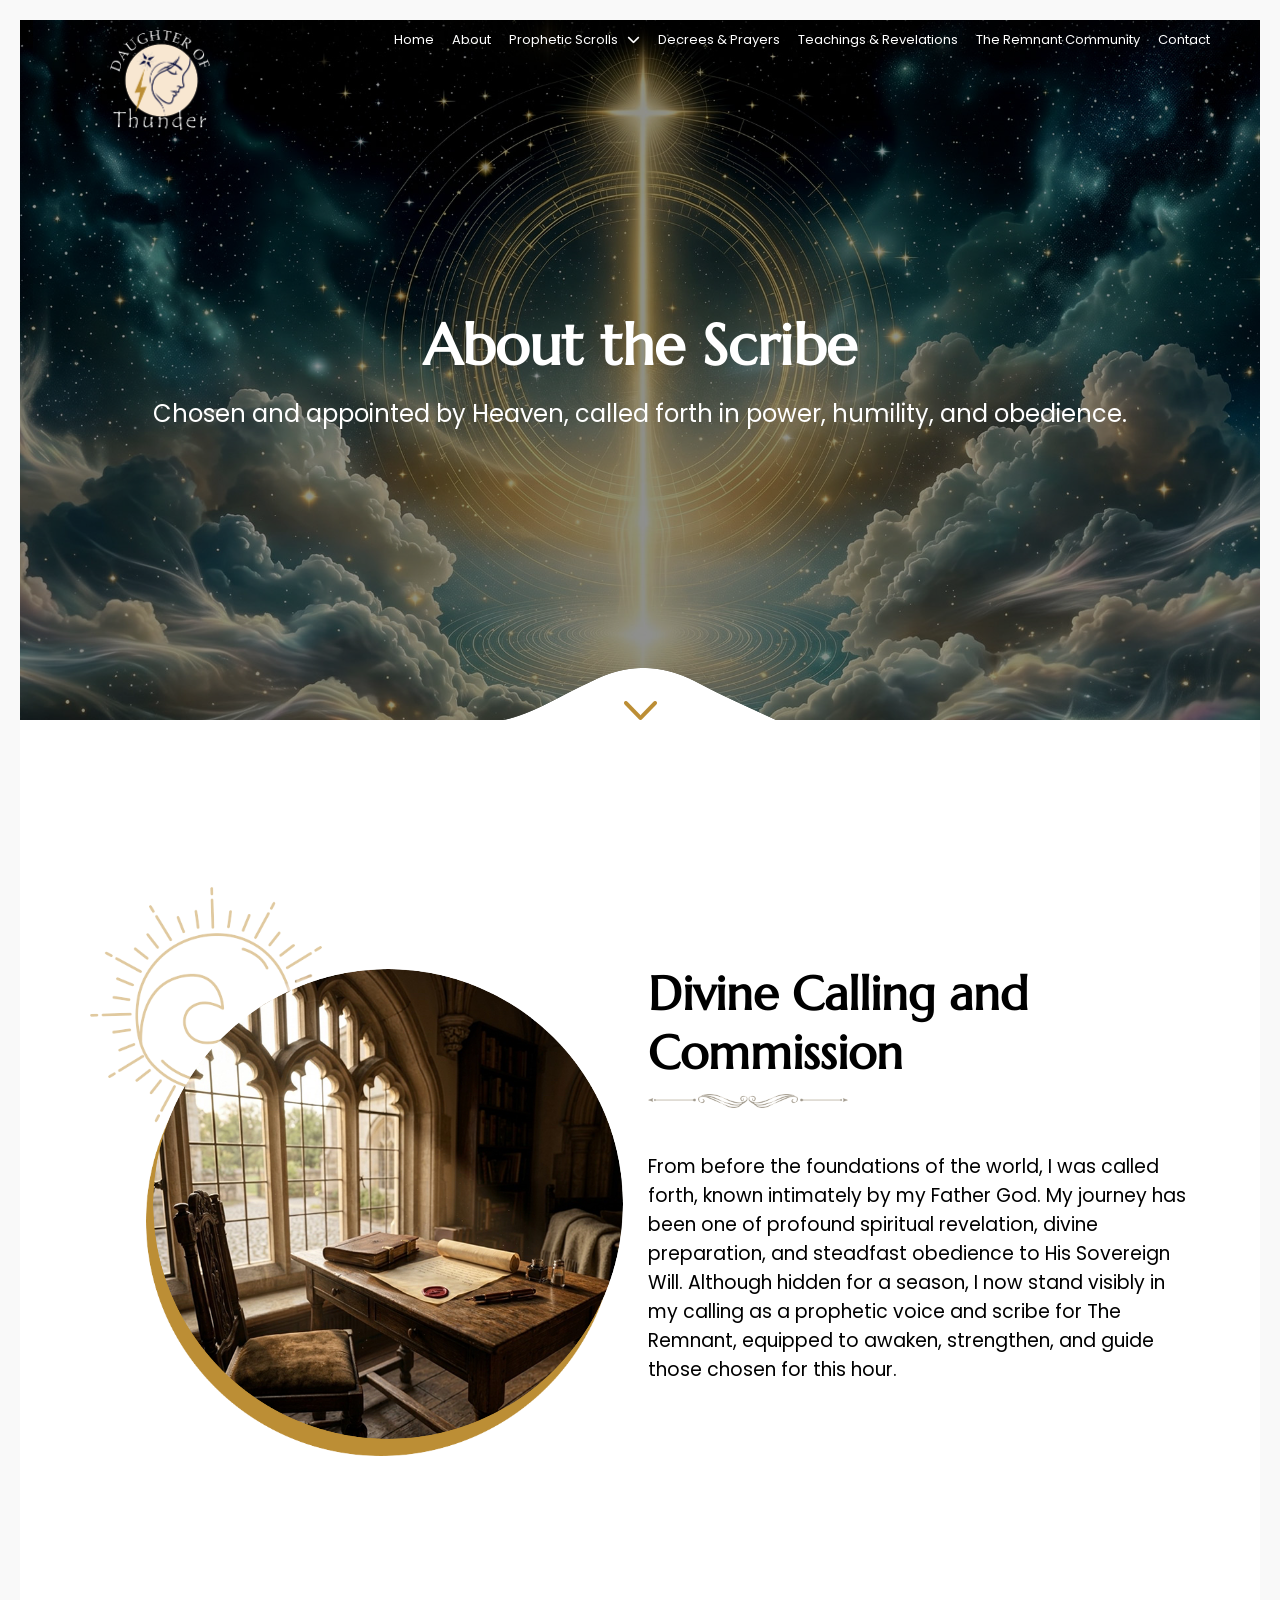
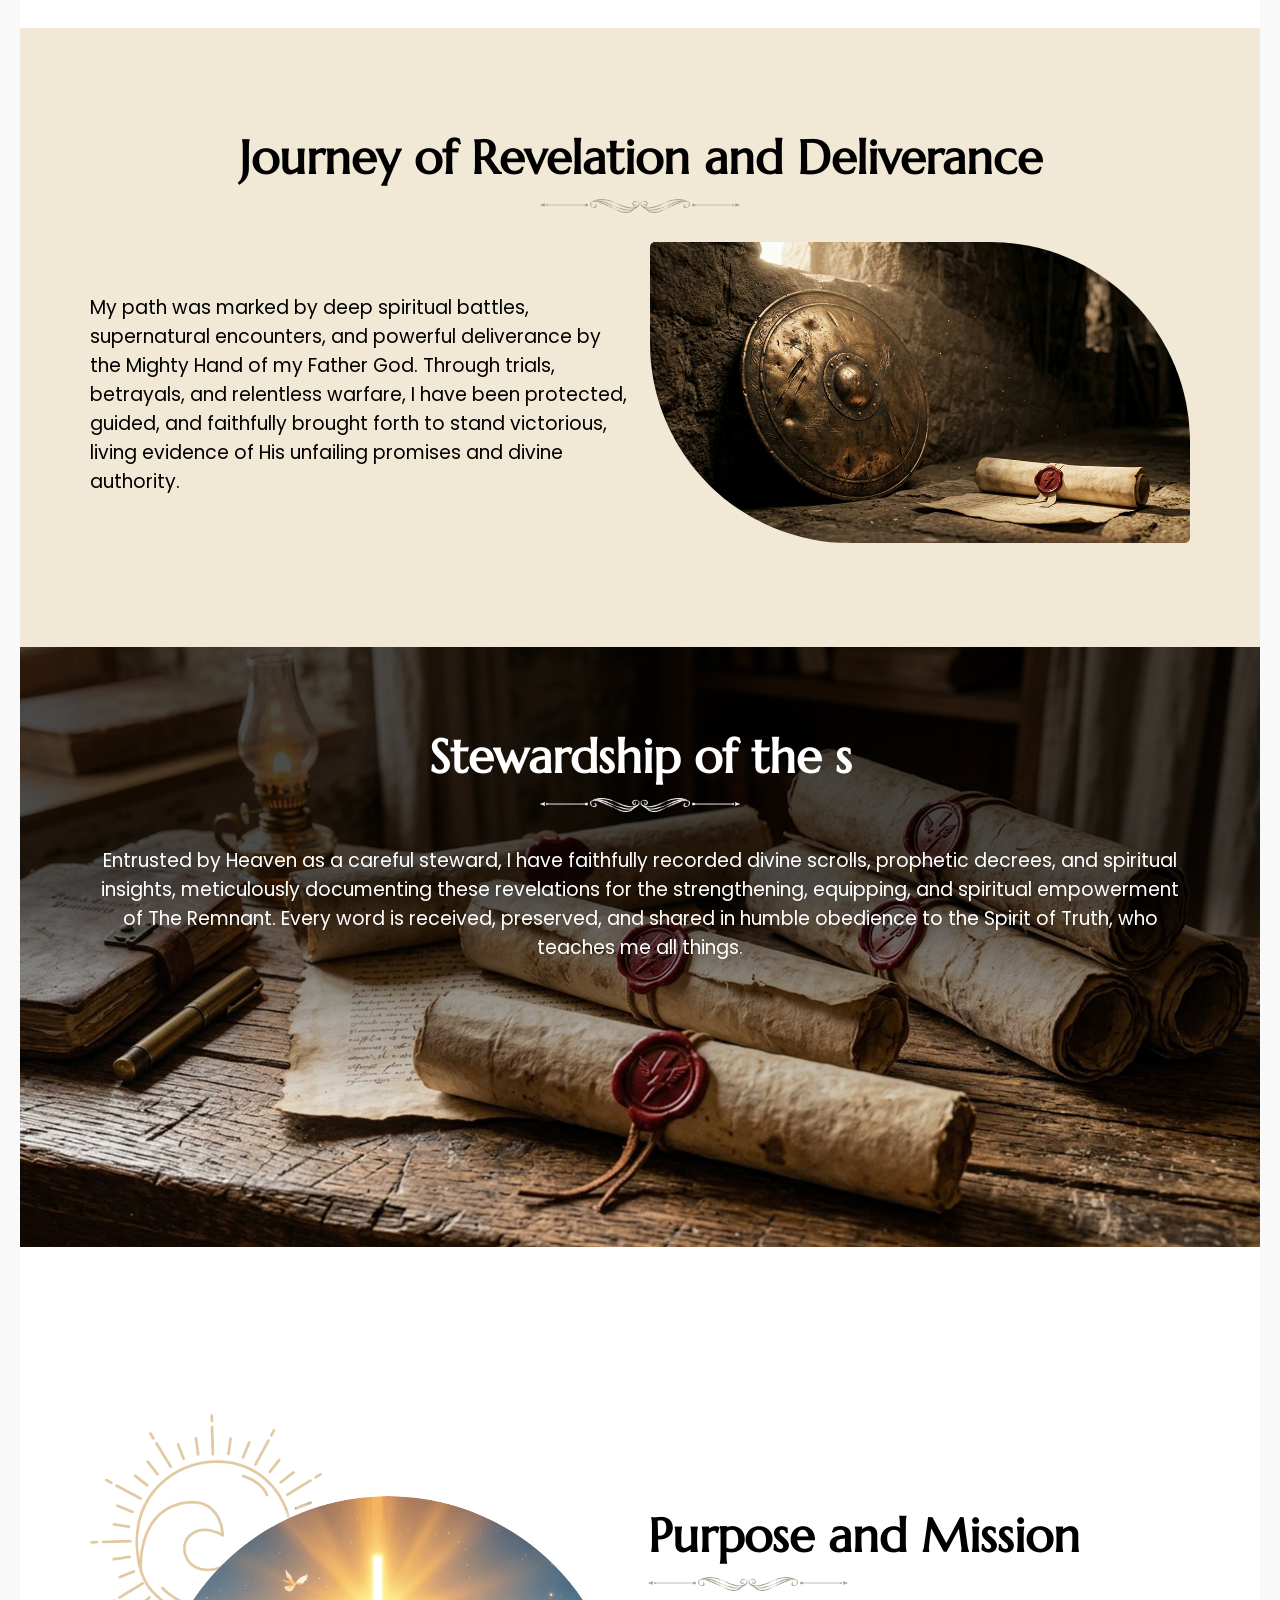
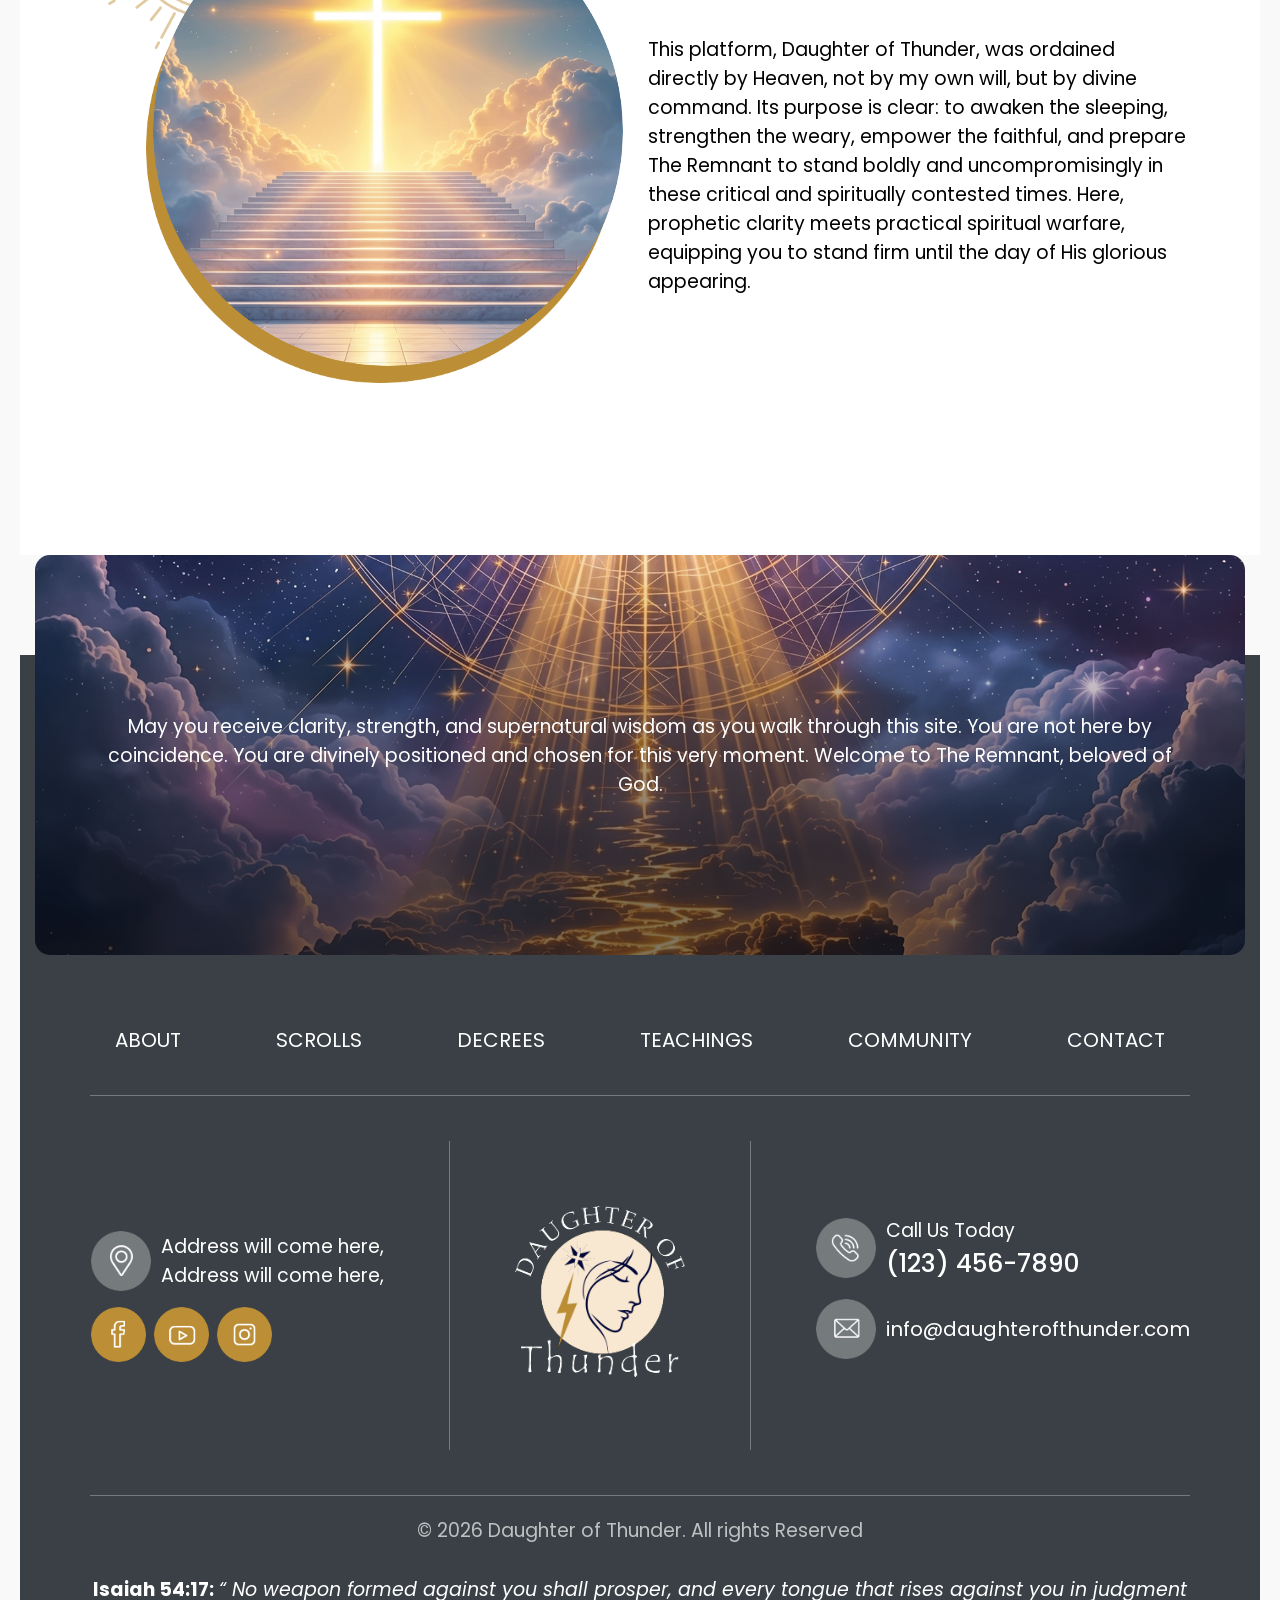
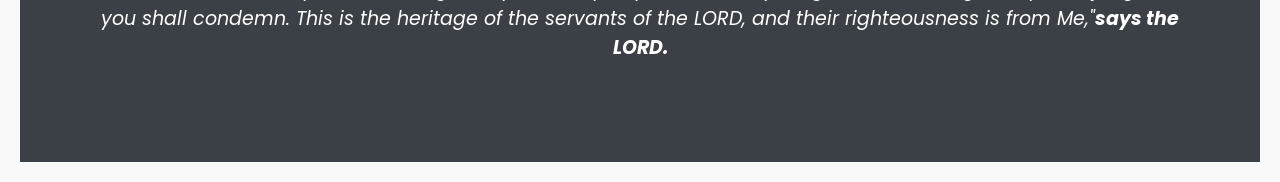
==== about.html @ 1f17c608 "Add files via upload" ====
<!DOCTYPE html>
<html lang="en">

<head>
    <meta charset="UTF-8">
    <meta name="viewport" content="width=device-width, initial-scale=1.0">
    <title>Document</title>
    <link rel="icon" type="image/png" sizes="16*16" href="image/logo-title.png">
    <!--<link rel="icon" type="image/svg+xml" sizes="squre" href="image/logo-title.png">Use this if icon is .svg-->
    <link rel="stylesheet" href="css/style.css">
    <link rel="stylesheet" href="css/responsive.css">
    <link rel="stylesheet" href="https://cdnjs.cloudflare.com/ajax/libs/font-awesome/6.7.2/css/all.min.css">
    <script src="js/script.js" defer></script>
    <script src="js/component.js" defer></script>
</head>

<body>
    <!----------------------------------------------- About-Us ------------------------------------------------>
    <!-------------------------------------------------- Header ----------------------------------------------->

    <site-header></site-header>

    <!-------------------------------------------------- Header ----------------------------------------------->


    <!----------------------------------------------- Scribe -------------------------------------------->

    <section id="about-us" class="daug-hter">
        <div class="contener">

            <h1>About the Scribe</h1>
            <div class="pra">
                <p>Chosen and appointed by Heaven, called forth in power, humility, and obedience.</p>
                <div class="img-button">
                    <a href="#journey"><img src="image/aero.png" href="" alt="aero"></a>
                </div>
            </div>
        </div>
    </section>

    <!----------------------------------------------- scribe ---------------------------------------------->

    <!------------------------------------------------ Divine ------------------------------------------------>

    <section id="divine" class="ab-out">
        <div class="contener">
            <div class="circle">
                <img src="image/about-png.png" alt="png">
                <img src="image/about-circle.png" alt="bg-circle">
                <img src="image/about-se2.png" alt="circle-img">
            </div>
            <div class="text">
                <div class="haed">
                    <h2>Divine Calling
                        and Commission</h2>
                    <div>
                        <img src="image/Untitled-1.png" alt="Not-IMP" class="img-common">
                    </div>
                </div>
                <div class="pra">
                    <p>From before the foundations of the world, I was called forth, known intimately by my Father God.
                        My journey has been one of profound spiritual
                        revelation, divine preparation, and steadfast
                        obedience to His Sovereign Will. Although hidden for a season, I now stand visibly in my calling
                        as a prophetic voice and scribe for The Remnant, equipped to awaken, strengthen, and guide those
                        chosen for this hour.</p>

                </div>
            </div>
        </div>
    </section>

    <!----------------------------------------------- Divine ----------------------------------------------->


    <!----------------------------------------------- journey ----------------------------------------------->

    <section id="journey" class="jour-ney">
        <div class="contener">
            <div>
                <h2>Journey of Revelation and Deliverance</h2>
                <div>
                    <img src="image/Untitled-1.png" alt="Not-IMP" class="img-common">
                </div>
            </div>
            <div class="text">
                <p>My path was marked by deep spiritual battles,
                    supernatural encounters, and powerful deliverance by the Mighty Hand of my Father God. Through
                    trials, betrayals, and relentless warfare, I have been protected, guided, and faithfully brought
                    forth to stand victorious, living evidence of His unfailing promises and divine authority.</p>
                <div>
                    <img src="image/journy.png" alt="img">
                </div>
            </div>
        </div>
    </section>

    <!----------------------------------------------- journey ----------------------------------------------->


    <!--------------------------------------------- Stewardship --------------------------------------------->


    <section id="stewardship" class="pro-phetic">
        <div class="contener">
            <div>
                <h2>Stewardship of the s</h2>
                <div>
                    <img src="image/Untitled-1.png" alt="Not-IMP" class="img-common">
                </div>
            </div>
            <p>Entrusted by Heaven as a careful steward, I have faithfully recorded divine scrolls, prophetic decrees,
                and spiritual insights, meticulously documenting these revelations for the strengthening, equipping, and
                spiritual empowerment of The Remnant. Every word is received, preserved, and shared in humble
                obedience to the Spirit of Truth, who teaches me all things.</p>
        </div>
    </section>

    <!--------------------------------------------- Stewardship --------------------------------------------->


    <!----------------------------------------------- Mission ----------------------------------------------->

    <section id="mission" class="ab-out">
        <div class="contener">
            <div class="circle">
                <img src="image/about-png.png" alt="png">
                <img src="image/about-circle.png" alt="bg-circle">
                <img src="image/purpose.png" alt="circle-img">
            </div>
            <div class="text">
                <div class="haed">
                    <h2>Purpose and Mission</h2>
                    <div>
                        <img src="image/Untitled-1.png" alt="Not-IMP" class="img-common">
                    </div>
                </div>
                <div class="pra">
                    <p>This platform, Daughter of Thunder, was ordained directly by Heaven, not by my own will, but by
                        divine command. Its purpose is clear: to awaken the sleeping, strengthen the weary, empower the
                        faithful, and prepare The Remnant to stand boldly and uncompromisingly in these critical and
                        spiritually contested times. Here, prophetic clarity meets practical spiritual warfare,
                        equipping you to stand firm until the day of His glorious appearing.</p>

                </div>
            </div>
        </div>
    </section>

    <!----------------------------------------------- Mission ----------------------------------------------->


    <!----------------------------------------------- May-you ----------------------------------------------->

    <section id="may-you" class="jo-in">
        <div id="bg-1-image">
            <div class="contener">
                <p>May you receive clarity, strength, and supernatural wisdom as you walk through this site. You are not
                    here by coincidence. You are divinely positioned and chosen for this very moment.
                    Welcome to The Remnant, beloved of God.</p>
            </div>
        </div>
    </section>

    <!----------------------------------------------- May-you ----------------------------------------------->


    <!------------------------------------------------ Footer ------------------------------------------------>

    <site-footer></site-footer>

    <!------------------------------------------------ Footer ------------------------------------------------>
    <!----------------------------------------------- About-Us ------------------------------------------------>
</body>

</html>
---- css/style.css ----
@import url('https://fonts.googleapis.com/css2?family=Marcellus&display=swap');
@import url('https://fonts.googleapis.com/css2?family=Poppins:ital,wght@0,100;0,200;0,300;0,400;0,500;0,600;0,700;0,800;0,900;1,100;1,200;1,300;1,400;1,500;1,600;1,700;1,800;1,900&display=swap');

* {
    padding: 0px;
    margin: 0px;
    box-sizing: border-box;
}

html,
body {
    overflow-x: clip;
}

:root {
    --rev-wh-color: #fff;
    --rev-bl-color: #000;
    --rev-a-bg: #000837;
    --rev-bg-sec-2: #f2e8d6;
    --rev-bg-sec-4: #f7f7dc;
    --rev-foo-ter: #3a4045;
    --text-color-y: #bc8e35;
    --text-color-p: #181818;
    --bg-color-tech: #f7f7dc;
    --bg-arrow-hover: #f8e7d1;
    --color-bt-foter: #bec0c1;
    --color-ft-border: #757a7d;
    --fontawesome-family6: "Font Awesome 6 Free";
    --heading-font-mar: "Marcellus", serif;
    --p-font-poppins: "Poppins", sans-serif
}

h1,
h2,
h3,
h4,
h5,
h6 {

    font-family: var(--heading-font-mar);
}

h1 {
    font-size: 57px;
}

h2 {
    font-size: 47px;
}

p {
    font-family: var(--p-font-poppins);
    font-size: 19px;
}

img {
    width: 100%;
}

.contener {
    width: 100%;
    max-width: 1100px;
    justify-content: center;
    align-items: center;
}

a {
    text-decoration: none;
    font-family: var(--p-font-poppins);
    color: var(--rev-wh-color);
    font-size: 20px;
}

li {
    list-style: none;
}

.btn {
    margin-top: 40px;
}

.btn a {
    background-color: var(--rev-a-bg);
    color: var(--rev-wh-color);
    padding: 15px 20px;
    border-radius: 25px;
    font-family: var(--p-font-poppins);
    font-size: 16px;
    font-weight: 500;
}

.btn a::after {
    content: "\f178";
    font-weight: 800;
    font-family: var(--fontawesome-family6);
    padding: 15px 5px 15px 10px;
}

.img-common {
    padding-top: 12px;
    max-width: 200px;
}

/* -------------------------------------------------- Header ----------------------------------------------- */
.nav-bar {
    display: flex;
    justify-content: center;
    background-color: transparent;

    width: 100%;
    padding: 10px 15px;
    flex-wrap: wrap;
    position: absolute;
    z-index: 100;
}

.nav-bar .contener {
    display: flex;
    justify-content: space-between;
    align-items: flex-start;
}

.nav-bar .contener div:first-child img {
    max-width: 100px;
}

.nav-bar .moniter nav ul:first-child {
    display: flex;
    column-gap: 18px;

}

.nav-bar .moniter nav ul li a {
    font-size: 13px;
}

.nav-bar nav ul li:nth-child(3)::after {
    content: "\f078";
    font-weight: 900;
    padding-left: 5px;
    font-family: "Font Awesome 6 Free";
    font-size: 13px;
    color: var(--rev-wh-color);
    cursor: pointer;
}

.nav-bar nav ul li:nth-child(3) {
    position: relative;
}

.nav-bar nav .extra {
    display: none;
}

.nav-bar nav ul li:nth-child(3):hover .extra {
    position: absolute;
    width: 200px;
    top: 30px;
    row-gap: 1px;
    left: -12px;
    display: flex;
    flex-direction: column;
}

.nav-bar nav .extra a {
    padding: 12px 25px;
    color: var(--rev-bl-color);
    background-color: var(--rev-wh-color);
}

.nav-bar .mobile {
    display: none;
}

.nav-bar .mobile nav ul li {
    padding: 20px 15px;
    border-bottom: 1px solid var(--rev-wh-color);
}

.nav-bar .mobile nav li:nth-child(3):hover .extra {
    max-width: 250px;
    top: 72px;
    left: 12px;
}

.nav-bar .mobile nav .extra a {
    padding: 12px 15px;
}

.nav-bar nav ul li a:hover {
    color: var(--text-color-y);
}

/* -------------------------------------------------- Header ----------------------------------------------- */





/* ------------------------------------------------- Footer ------------------------------------------------ */

#footer {
    display: flex;
    justify-content: center;
    background-color: var(--rev-foo-ter);
    color: var(--rev-wh-color);
    padding: 350px 15px 100px;
    margin-top: -300px;
}

#footer .contener {
    display: flex;
    flex-direction: column;
    row-gap: 20px;
}

#footer .anker ul {
    display: flex;
    flex-wrap: wrap;
    justify-content: center;
    column-gap: 95px;
    padding: 20px 0px;


}

#footer .anker ul li:hover a {
    color: var(--text-color-y);
}

#footer .content {
    display: flex;
    justify-content: center;
    align-items: center;
    width: 100%;
    column-gap: 20px;
    border-top: 1px solid var(--color-ft-border);
    border-bottom: 1px solid var(--color-ft-border);
}

#footer .first .location {
    display: flex;
    align-items: center;
    column-gap: 10px;
    margin: 10px 0px 16px;

}

#footer .first .location img {
    max-width: 60px;
}

#footer .first .media {
    display: flex;
    column-gap: 8px;
}

#footer .first .media img {
    max-width: 55px;
}

#footer .middle {
    margin: 45px;
    padding: 65px;
    border-left: 1px solid var(--color-ft-border);
    border-right: 1px solid var(--color-ft-border);
}

#footer .middle img {
    max-width: 170px;
}

#footer .last img {
    max-width: 60px;

}

#footer .last .fst,
#footer .last .lst {
    display: flex;
    align-items: center;
    column-gap: 10px;
    margin-bottom: 16px;
}

#footer .last .fst a {
    font-weight: 500;
    font-size: 25px;
}

#footer .last .lst a {
    word-wrap: anywhere;
}

#footer .bottom {
    text-align: center;
}

#footer .bottom p:first-child {
    margin-bottom: 30px;
}

#footer .bottom p:first-child {
    color: var(--color-bt-foter);
}

/* ------------------------------------------------- Footer ------------------------------------------------ */






/* -------------------------------------------------- Home -------------------------------------------------- */
/* ---------------------------------------------- Daughtter ---------------------------------------------- */

#daughter {
    background-image: url('../image/top-img.jpg');
}

.daug-hter {
    display: flex;
    justify-content: center;

    background-size: cover;
    background-position: center top;
    width: 100%;
    object-fit: cover;
    height: 95vh;
    position: relative;


}

.daug-hter::after {
    content: "";
    position: absolute;

    top: 0;
    left: 0;
    width: 100%;
    height: 100%;
    background-color: rgba(0, 0, 0, 44%);
}

.daug-hter .contener {
    color: var(--rev-wh-color);
    display: flex;
    flex-direction: column;
    text-align: center;
    row-gap: 15px;
    padding: 0px 15px;
    position: relative;
    z-index: 1;
}

.daug-hter .contener .pra {
    display: flex;
    flex-direction: column;
    align-items: center;
}

.daug-hter .contener p {
    font-size: 24px;
}

.daug-hter .img-button {
    line-height: 0;
    position: absolute;
    bottom: 0;
    z-index: 99;

}

/* ---------------------------------------------- Daughtter ---------------------------------------------- */

/* -------------------------------------------- Appointment ---------------------------------------------- */

.appoint-ment {
    display: flex;
    flex-direction: column;
    justify-content: center;
    align-items: center;
    position: relative;
    width: 100%;
    margin-top: -51px;
}

.appoint-ment .contener {
    display: flex;
    flex-direction: column;
    text-align: center;
    padding: 100px 15px;
    row-gap: 10px;

}

.appoint-ment .contener h2 b {
    color: var(--text-color-y);
}

.appoint-ment .contener p {
    font-size: 24px;
}



/* --------------------------------------------- Appointment ----------------------------------------------- */


/* ------------------------------------------------ About -------------------------------------------------- */

.ab-out {
    display: flex;
    justify-content: center;
    width: 100%;
    padding: 100px 15px 80px;
    background-color: var(--rev-bg-sec-2);
    position: relative;
}

.ab-out .contener {
    display: flex;
    column-gap: 15px;
}

.ab-out .contener .circle {
    width: 50%;
    position: relative;
}

.ab-out .contener .circle img {
    max-width: 470px;
}

.ab-out .contener .circle img:first-child {
    max-width: 250px;
    position: relative;
    top: 67px;
}

.ab-out .contener .circle img:nth-child(2) {
    position: relative;
    top: -88px;
    left: 56px;
}

.ab-out .contener .circle img:last-child {
    position: absolute;
    left: 63px;
    top: 149px;
        border-radius: 50%;
    aspect-ratio: 1 / 1;

}

.ab-out .contener .text {
    width: 50%;
    display: flex;
    flex-direction: column;
    row-gap: 40px;
}

.ab-out .contener .text p:first-child {
    margin-bottom: 20px;
}


/* ------------------------------------------------ About -------------------------------------------------- */


/* ---------------------------------------------- Prophetic ------------------------------------------------ */

#prophetic {
    background-image: url('../image/prophetic.jpg');
}

.pro-phetic {
    display: flex;
    justify-content: center;
    padding: 100px 15px;
    height: 85vh;
    width: 100%;

    background-size: cover;
    background-position: center;
    position: relative;
    z-index: 55;
}

#prophetic::before {
    content: " ";
    background-color: #090202;
    background: linear-gradient(90deg, rgba(9, 2, 2, 0.7) 30%, rgb(254, 255, 253, 0) 70%);
    background-position: left;
    position: absolute;
    top: 0;
    left: 0;
    width: 100%;
    height: 100%;

}

.pro-phetic .contener {
    display: flex;
    flex-direction: column;
    align-items: flex-start;
    row-gap: 15px;
    color: var(--rev-wh-color);
    position: relative;
    z-index: 55;

}

.pro-phetic .contener img {
    filter: brightness(0) invert(1);
}

.pro-phetic .contener p {
    margin-top: 15px;
    width: 440px;
}

/* ---------------------------------------------- Prophetic ------------------------------------------------ */


/* ------------------------------------------------- Daily ------------------------------------------------- */

.da-ily {
    display: flex;
    justify-content: center;
    padding: 100px 15px;
}

.da-ily .contener {
    text-align: center;
}


.da-ily .content {
    display: flex;
    width: 100%;
    padding-top: 55px;
    column-gap: 100px;
}

.da-ily .image {
    width: 50%;
    position: relative;

}

.da-ily .image .similer {
    max-width: 210px;
    position: absolute;
    top: -47px;
    left: -47px;

}

.da-ily figure {
    width: 50%;
    height: auto;
    min-height: 400px;
    display: flex;
    column-gap: 30px;
    position: relative;
}

.da-ily .image figure img:first-child {
    object-position: 26% center;
    border-radius: 200px 13px 13px;
    object-fit: cover;
}

.da-ily .image figure img:last-child {
    object-position: 65% center;
    border-radius: 13px 13px 200px;
    object-fit: cover;
}

.da-ily .text {
    width: 50%;
    text-align: left;
}


/* ------------------------------------------------- Daily ------------------------------------------------- */



/* ----------------------------------------------- Teching ------------------------------------------------- */

.te-ching {
    display: flex;
    justify-content: center;
    align-items: center;
    background-color: var(--bg-color-tech);
    padding: 100px 15px;
    margin-top: -145px;
}

.te-ching .contener {
    display: flex;
    flex-direction: column;
    row-gap: 45px;
    width: 100%;
}

.te-ching .text {
    text-align: center;
}

.te-ching .text p {
    padding-top: 30px;
}

/* Wrapper to clip overflow properly for infinite loop */
.slider-wrapper {
    width: 100%;
    max-width: 1010px;
    overflow: hidden;
    position: relative;
}

.te-ching .slider {
    display: flex;
    column-gap: 24px;
    width: max-content;
    will-change: transform;
}

/* Slider Container Component */
.rev-slider-box {
    position: relative;
    display: flex;
    align-items: center;
    justify-content: center;
    cursor: grab;
    user-select: none;
}

.rev-slider-box.rev-is-grabbing {
    cursor: grabbing;
}

.rev-arrow {
    position: absolute;
    top: 65%;
    transform: translateY(-50%);
    width: 50px;
    height: 50px;
    border: 1px solid #c9c9b3;
    border-radius: 50%;
    cursor: pointer;
    display: flex;
    justify-content: center;
    align-items: center;
    box-shadow: 0 2px 8px rgba(0, 0, 0, 0.08);
    z-index: 10;
    background-color: var(--rev-wh-color);
    transition: background-color 0.2s ease;
}

.rev-arrow:hover {
    background-color: var(--bg-arrow-hover);
}

.rev-arrow svg {
    width: 30px;
    height: 30px;
    fill: #8c8c7d;
}

.rev-arrow.rev-prev {
    left: 0px;
}

.rev-arrow.rev-next {
    right: 0px;
}

.rev-item {
    position: relative;
    text-align: center;
    margin-top: 40px;
    width: 320px;
    flex-shrink: 0;
    box-sizing: border-box;
}

.rev-item * {
    pointer-events: none;
}

.te-ching .circle {
    text-align: center;
    display: flex;
    flex-direction: column;
    justify-content: center;
    align-items: center;
    background-color: var(--rev-wh-color);
    border-radius: 50%;
    width: 100%;
    max-width: 285px;
    padding: 30px;
    aspect-ratio: 1/1;
    margin: 0 auto;
    transition: background-color 0.4s ease, color 0.4s ease;
}

.te-ching .circle:hover {
    background-color: var(--text-color-y);
    color: var(--rev-wh-color);
}

/* Active Center Highlight Style (matches your design image) */
.te-ching .rev-item.rev-center-active .circle {
    background-color: var(--text-color-y);
    color: var(--rev-wh-color);
}

.te-ching .circle img {
    max-width: 120px;
    margin-bottom: 20px;
    transition: filter 0.4s ease;
}

.te-ching .circle p {
    font-weight: 600;
}

.te-ching .circle:hover img,
.te-ching .rev-item.rev-center-active .circle img {
    filter: brightness(0) invert(1);
}

.te-ching .btn {
    margin-top: 10px;
}

/* ----------------------------------------------- Teching ------------------------------------------------- */


/* -------------------------------------------------- Join ------------------------------------------------- */

#jion {
    background-color: var(--bg-color-tech);
}

.jo-in {
    display: flex;
    justify-content: center;
    padding: 0px 15px;
}

#bg-image {
    display: flex;
    justify-content: center;
    background-image: url('../image/join.jpg');
    background-size: cover;
    background-position: bottom center;
    height: 90vh;
    width: 100%;
    position: relative;

    border-radius: 15px;
}

#bg-image::before {
    content: "";
    position: absolute;
    top: 0;
    left: 0;
    width: 100%;
    height: 100%;
    background-color: rgba(0, 0, 0, 44%);
    border-radius: 15px;
}

.jo-in .contener {
    padding: 20px 15px;
    display: flex;
    flex-direction: column;
    row-gap: 30px;
    text-align: center;
    color: var(--rev-wh-color);
    position: relative;
    z-index: 5;
}

/* -------------------------------------------------- Join ------------------------------------------------- */



/* -------------------------------------------------- Home -------------------------------------------------- */



/* ----------------------------------------------- About-Us ------------------------------------------------ */
/* ------------------------------------------------ Scribe ----------------------------------------------- */

#about-us {
    background-image: url('../image/top-img.jpg');
}

/* ------------------------------------------------ Scribe ----------------------------------------------- */


/* ------------------------------------------------ Divine ----------------------------------------------- */
#divine {
    background-color: var(--rev-wh-color);
}

/* ------------------------------------------------ Divine ----------------------------------------------- */


/* ----------------------------------------------- Journey ---------------------------------------------- */
.jour-ney {
    display: flex;
    justify-content: center;
    align-items: center;
    padding: 100px 15px;
    background-color: var(--rev-bg-sec-2);
}

.jour-ney .contener {
    display: flex;
    flex-direction: column;
    row-gap: 25px;
}

.jour-ney .contener div:first-child div {
    text-align: center;
}

.jour-ney .contener .text {
    display: flex;
    align-items: center;
    column-gap: 20px;
}

.jour-ney .contener .text p {
    width: 50%;
}

.jour-ney .contener .text div {
    width: 50%;
    border-radius: 0px 200px;
}

.jour-ney .contener .text div img {
    border-radius: 5px 200px;
}

/* ----------------------------------------------- Journey ---------------------------------------------- */


/* --------------------------------------------- Stewardship --------------------------------------------- */

#stewardship {
    background-image: url('../image/scrolls.jpg');
    padding: 80px 15px 130px;
    z-index: 99;
    position: relative;
}

#stewardship::before {
    content: " ";
    background-color: #000000;
    background: linear-gradient(0deg, rgba(255, 255, 255, 0) 20%, rgba(0, 0, 0, 0.7) 60%);
    background-position: top;
    position: absolute;
    top: 0;
    left: 0;
    width: 100%;
    height: 100%;

}

#stewardship .contener {
    text-align: center;
    align-items: center;
    justify-content: flex-start;
}

#stewardship .contener p {
    width: 100%;
}

/* --------------------------------------------- Stewardship --------------------------------------------- */


/* ----------------------------------------------- Mission ----------------------------------------------- */

#mission {
    background-color: var(--rev-wh-color);
}

/* ----------------------------------------------- Mission ----------------------------------------------- */


/* ----------------------------------------------- May-you ----------------------------------------------- */

#bg-1-image {
    display: flex;
    justify-content: center;
    background-image: url('../image/befor-footer.png');
    background-position: top;
    background-size: cover;
    height: 80vh;
    width: 100%;
    border-radius: 15px;
    position: relative;
    z-index: 99;
}

#bg-1-image::before {
    content: " ";
    background-color: #000000;
    background: linear-gradient(0deg, rgba(0, 0, 0, 0.5) 25%, rgba(255, 255, 255, 0) 100%);
    background-position: top;
    position: absolute;
    top: 0;
    left: 0;
    width: 100%;
    height: 100%;
    border-radius: 15px;
}

/* ----------------------------------------------- May-you ----------------------------------------------- */
/* ----------------------------------------------- About-Us -----------------------------=------------------ */




/* ------------------------------------------- Prophetic-Scrolls -------------------------------------------- */

/* ----------------------------------------------- scroll ----------------------------------------------- */

#pro-scroll {
    background-image: url('../image/top-img.jpg');
}

/* ----------------------------------------------- scroll ----------------------------------------------- */

/* --------------------------------------------- Pro-Abour --------------------------------------------- */

#pro-about {
    background-color: var(--text-color-y);
}

#pro-about .contener {
    color: var(--rev-wh-color);
}

#pro-about .contener .circle-1 {
    width: 50%;
    position: relative;
}

#pro-about .contener .circle-1 img:first-child {
    max-width: 250px;
    position: relative;
    top: 67px;
}

#pro-about .contener .circle-1 img:last-child {
    border-radius: 145px 0px;
    position: relative;
    width: 85%;
    top: -88px;
    left: 56px;
}

#pro-about .contener .text img {
    filter: brightness(0) invert(1);
}

/* --------------------------------------------- Pro-Abour --------------------------------------------- */

/* --------------------------------------------- Unmasking --------------------------------------------- */

#unmasking {
    background-color: var(--rev-wh-color);
}

#unmasking .contener {
    flex-direction: column;
}

#unmasking .content {
    display: flex;
    justify-content: center;
    align-items: center;
    column-gap: 15px;
}

#unmasking .btn{
    margin-top: 0px;
}

/* ---------------------------------------------- Unmasking ---------------------------------------------- */


/* ----------------------------------------------- Archives ----------------------------------------------- */

.ar-chive{
    display: flex;
    justify-content: center;
    align-items: center;
    padding: 100px 15px;
    background-color: var(--bg-arrow-hover);
}
.ar-chive .contener{
    display: flex;
    flex-direction: column;
    row-gap: 15px;

}
.ar-chive .ar-head{
    text-align: center;
    margin-bottom: 60px;
}
.ar-chive .ar-head img{
    filter: brightness(0) invert(0);
}
.ar-chive .box{
    display: flex;
    align-items: center;
    padding: 20px 20px;
    border-radius: 135px 10px 10px;
    column-gap: 30px;
    background-color: var(--rev-wh-color);
}
#box-right{
    border-radius: 10px 135px 10px 10px;
}
.ar-chive .first{
    border-radius: 50%;
    aspect-ratio: 1 / 1;
}
.ar-chive .first img{
    border-radius: 50%;
    aspect-ratio: 1 / 1;
}
.ar-chive .heading{
    display: flex;
    column-gap: 20px;
}
.ar-chive .heading img{
    max-width: 60px;
}
.ar-chive .heading p:first-child{
    color: var(--text-color-y);
    margin-bottom: 10px;
}
.ar-chive .heading p:last-child{
    font-weight: 600;
    margin-bottom: 30px;
}

/* ----------------------------------------------- Archives ----------------------------------------------- */

/* ----------------------------------------------- Reciving ----------------------------------------------- */

#reciving{
    background-image: url('../image/pg-3-instruction.jpg');
}
#reciving::before{
    content: " ";
    background-color:  #090202;
    background: linear-gradient(90deg, rgba(9, 2, 2, 0.8) 30%, rgb(254, 255, 253, 0) 70%);
    background-position: left;
    position: absolute;
    top: 0;
    left: 0;
    width: 100%;
    height: 100%;
}

/* ----------------------------------------------- Reciving ----------------------------------------------- */


/* ----------------------------------------------- Downloade ----------------------------------------------- */

.down-loade{
    display: flex;
    justify-content: center;
    align-items: center;
    padding: 100px 15px;
}
.down-loade .contener{
    display: flex;
    flex-direction: column;
    row-gap: 20px;
}

/* ----------------------------------------------- Downloade ----------------------------------------------- */


/* --------------------------------------------------- May-these-------------------------------------------- */

#may-these{
    background-color: var(--rev-wh-color);
}

#bg-2-image{
    display: flex;
    justify-content: center;
    background-image: url('../image/pg-3-be-footer.jpg');
    background-position: top;
    background-size: cover;
    height: 80vh;
    width: 100%;
    border-radius: 15px;
    position: relative;
    z-index: 99;
    
}
#bg-2-image::before{
    content: " ";
    background-color: #000000;
    background: linear-gradient(0deg, rgba(0, 0, 0, 0.5) 25%, rgba(255, 255, 255, 0) 100%);
    background-position: top;
    position: absolute;
    top: 0;
    left: 0;
    width: 100%;
    height: 100%;
    border-radius: 15px;
}

/* --------------------------------------------------- May-these-------------------------------------------- */
/* ------------------------------------------ Prophetic-Scrolls ------------------------------------------- */




/* ------------------------------------------ Decrees and prayers ----------------------------------------- */
/* ---------------------------------------------- Decrees ---------------------------------------------- */

#decrees{
    background-image: url('../image/pg-4-top.jpg');
}

#decrees::after{
        background-color: rgba(0, 0, 0, 0%);

}

/* ---------------------------------------------- Decrees ---------------------------------------------- */


/* ---------------------------------------------- Authority ---------------------------------------------- */

#authority{
    background-color: var(--rev-wh-color);
}
#authority .contener{
    flex-direction: column;
}
#authority .head{
    text-align: center;
}
#authority .contener .content{
    display: flex;
    align-items: center;
    column-gap: 15px;
}
*{
    padding: 0px;
    margin: 0px;
    box-sizing: border-box;
}
body {
    font-family: Arial, sans-serif;
    background-color: #f9f9f9;
    padding: 20px;
}

#authority .container {
    width: 50%;
    margin: 0 auto;
    background: #fff;
    padding: 20px;
    border-radius: 8px;
}

#authority .text {
    border-bottom: 1px solid #e0e0e0;
    padding: 15px 0;
}

#authority .accordion-header {
    display: flex;
    justify-content: space-between;
    align-items: center;
    cursor: pointer;
    font-size: 20px;
    font-weight: bold;
}

#authority .accordion-header.active {
    color: #b8973b; /* Gold/Brown shade from image */
}

#authority .accordion-header.inactive {
    color: #000;
}

#authority .arrow {
    font-size: 18px;
    transition: transform 0.3s ease;
}

#authority .pra {
    max-height: 0;
    overflow: hidden;
    transition: max-height 0.3s ease, padding 0.3s ease;
    padding: 0 0;
}

#authority .pra.open {
    max-height: 300px;
    padding-top: 15px;
}

#authority .pra p {
    margin: 0;
    color: #333;
    line-height: 1.6;
    font-size: 16px;
}

/* ---------------------------------------------- Authority ---------------------------------------------- */
/* ------------------------------------------ Decrees and prayers ----------------------------------------- */
---- css/responsive.css ----
/* Laptop */
@media(max-width:1440px) {
    /* --------------------------------------------- Daughtter ---------------------------------------------- */

    .daug-hter {
        height: auto;
        min-height: 700px;
    }

    /* --------------------------------------------- Daughtter ---------------------------------------------- */


    /* -------------------------------------------- Prophetic ---------------------------------------------- */

    .pro-phetic {
        height: auto;
        min-height: 600px;
    }

    /* -------------------------------------------- Prophetic ---------------------------------------------- */


    /* ------------------------------------------------ Join ----------------------------------------------- */

    #bg-image {
        height: auto;
        min-height: 600px;
    }

    /* ------------------------------------------------ Join ----------------------------------------------- */


    /* ------------------------------------------ May-you/may-these ----------------------------------------- */

    #bg-1-image, #bg-2-image {
        height: auto;
        min-height: 400px;
    }

    /* ------------------------------------------ May-you/may-these ----------------------------------------- */

}


@media(max-width:1280px) {}


@media(max-width:1199px) {

    /* ---------------------------------------------- About ------------------------------------------------ */

    .ab-out .contener .circle {
        margin-right: 88px;
    }

    /* ---------------------------------------------- About ------------------------------------------------ */


    /* ----------------------------------------------- Daily ----------------------------------------------- */

    .da-ily .content {
        column-gap: 35px;
    }

    .da-ily figure {
        column-gap: 12px;
    }

    /* ----------------------------------------------- Daily ----------------------------------------------- */


    /* --------------------------------------------- Teching ----------------------------------------------- */

    .te-ching .circle {
        max-width: 285px;
        padding: 36px;

    }

    /* --------------------------------------------- Teching ----------------------------------------------- */


    /* ----------------------------------------------- Footer ---------------------------------------------- */

    #footer .middle {
        margin: 20px;
        padding: 40px;
    }

    /* ----------------------------------------------- Footer ---------------------------------------------- */
}


/* Tablet */
@media(max-width:1024px) {

    h2,
    h3,
    h4,
    h5,
    h6 {
        font-size: 40px;
    }

    /* ------------------------------------------------ Header --------------------------------------------- */
    s .nav-bar {
        padding: 0px;
    }

    .nav-bar .contener {
        display: block;
    }

    .nav-bar .moniter {
        display: none;
    }

    .nav-bar .mobile {
        display: block;
    }

    .nav-bar .contener div:first-child img {
        padding: 20px 15px;
        max-width: 135px;
    }

    .nav-bar .mobile nav ul li {
        padding: 20px 15px;
    }

    /* ------------------------------------------------ Header --------------------------------------------- */


    /* --------------------------------------------- Daughtter ---------------------------------------------- */

    .daug-hter {
        min-height: 650px
    }

    /* --------------------------------------------- Daughtter --------------------------------------------- */


    /* --------------------------------------------- Teching ----------------------------------------------- */

    .slider-wrapper {
        max-width: 662px;
    }

    .te-ching .rev-item.rev-center-active .circle {
        background-color: var(--rev-wh-color);
        color: var(--rev-bl-color);
    }

    .te-ching .rev-item.rev-center-active .circle img {
        filter: brightness(0) invert(0);
    }

    /* --------------------------------------------- Teching ----------------------------------------------- */


    /* ----------------------------------------------- Footer ---------------------------------------------- */

    #footer .content {
        flex-direction: column;
        padding: 30px 0px;
    }

    #footer .middle {
        border: none;
    }

    /* ----------------------------------------------- Footer ---------------------------------------------- */

}


@media(max-width:991px) {
    p {
        font-size: 16px;
    }

    /* ---------------------------------------------- About ------------------------------------------------ */

    .ab-out .contener .text {
        row-gap: 25px;
    }

    .ab-out .contener .text p:first-child {
        margin-bottom: 15px;
    }

    .ab-out .contener .text p {
        margin-bottom: 35px;
    }

    /* ---------------------------------------------- About ------------------------------------------------ */

    /* --------------------------------------------- About-Us ----------------------------------------------- */

    /* ----------------------------------------------- Journey ---------------------------------------------- */

    .jour-ney .contener .text div img {
        border-radius: 5px 125px;
    }

    /* ----------------------------------------------- Journey ---------------------------------------------- */

    /* -------------------------------------------- About-Us ----------------------------------------------- */



 /* ------------------------------------------- Prophetic-Scrolls ------------------------------------------- */
    /* ---------------------------------------------- Archives ---------------------------------------------- */

    .ar-chive .box {
        border-top-left-radius: 115px;
    }

    #box-right{
    border-top-right-radius: 115px;
}
    /* ---------------------------------------------- Archives ---------------------------------------------- */
 /* ------------------------------------------- Prophetic-Scrolls ------------------------------------------- */

}


/* Mobile */
@media(max-width:768px) {
    h1 {
        font-size: 45px;
    }

    /* --------------------------------------------- Daughtter ---------------------------------------------- */

    .daug-hter {
        min-height: 550px
    }

    /* --------------------------------------------- Daughtter --------------------------------------------- */

    .daug-hter .contener p,
    .appoint-ment .contener p {
        font-size: 16px;
    }

    /* ------------------------------------------- Appointment ---------------------------------------------- */

    .appoint-ment h2 {
        font-size: 25px;
    }

    .appoint-ment {
        margin-top: -38px;
    }

    .appoint-ment img {
        width: 200px;
    }

    .appoint-ment .contener {
        padding: 60px 15px;
    }

    /* ------------------------------------------- Appointment --------------------------------------------- */


    /* ---------------------------------------------- About ------------------------------------------------ */

    .ab-out {
        padding: 0px 25px 60px;
    }

    .ab-out .contener {
        flex-direction: column;
    }

    .ab-out .contener .circle {
        width: 100%;

    }

    .ab-out .contener .text {
        width: 100%;
    }

    .ab-out .contener .text img {
        max-width: 195px;
    }

    /* ---------------------------------------------- About ------------------------------------------------ */


    /* -------------------------------------------- Prophetic ---------------------------------------------- */

    .pro-phetic {
        min-height: 390px;
        padding: 60px 15px;
    }

    /* -------------------------------------------- Prophetic ---------------------------------------------- */


    /* ----------------------------------------------- Daily ----------------------------------------------- */

    .da-ily {
        padding: 60px 15px;
    }

    .da-ily .content {
        flex-direction: column;
        row-gap: 20px;
    }

    .da-ily .image {
        width: 100%;
    }

    .da-ily .text {
        width: 100%;
    }

    /* ----------------------------------------------- Daily ----------------------------------------------- */


    /* --------------------------------------------- Teching ----------------------------------------------- */

    .te-ching {
        margin-top: 0px;
        padding: 60px 15px;
    }

    .slider-wrapper {
        max-width: 316px;
    }

    /* --------------------------------------------- Teching ----------------------------------------------- */


    /* ------------------------------------------------ Join ----------------------------------------------- */


    #bg-image {
        min-height: 400px;
    }

    /* ------------------------------------------------ Join ----------------------------------------------- */


    /* ---------------------------------------------- Footer ------------------------------------------------ */

    #footer {
        margin-top: -230px;
        padding-top: 270px;
    }

    /* ---------------------------------------------- Footer ------------------------------------------------ */



    /* --------------------------------------------- About-Us ---------------------------------------------- */

    /* ----------------------------------------------- Journey ---------------------------------------------- */

    .jour-ney {
        padding: 60px 15px;
    }

    .jour-ney .contener .text {
        flex-direction: column;
        row-gap: 25px;
    }

    .jour-ney .contener .text p {
        width: 100%;
    }

    .jour-ney .contener .text div {
        width: 100%;
    }

    /* ----------------------------------------------- Journey ---------------------------------------------- */

    /* --------------------------------------------- About-Us ----------------------------------------------- */



    /* ------------------------------------------ May-you/may-these ----------------------------------------- */

    #bg-1-image, #bg-2-image {
        height: auto;
        min-height: 250px;
    }

    /* ------------------------------------------ May-you/may-these ----------------------------------------- */


    /* ----------------------------------------- Prophetic-Scrolls ------------------------------------------ */
    /* ----------------------------------------------- scroll ----------------------------------------------- */
    #pro-about .contener .circle-1 {
        width: 100%;
    }

    /* ----------------------------------------------- scroll ----------------------------------------------- */

    /* --------------------------------------------- Unmasking --------------------------------------------- */

    #unmasking {
        padding: 60px 25px;
    }

    #unmasking .content {
        flex-direction: column;
    }

    /* --------------------------------------------- Unmasking --------------------------------------------- */
    /* ----------------------------------------- Prophetic-Scrolls ------------------------------------------ */



/* ------------------------------------------- Prophetic-Scrolls ------------------------------------------- */
    /* ---------------------------------------------- Archives ---------------------------------------------- */

    .ar-chive{
        padding: 60px 15px;
    }
    .ar-chive .box {
        flex-direction: column;
        align-items: flex-start;
        row-gap: 25px;
        border-top-left-radius: 210px;
    }
    #box-right{
    border-radius: 210px 10px 10px 10px ;
}

    #box-right .second{
        order: 2;
    }
    .ar-chive .heading{
        flex-direction: column;
        row-gap: 10px;
    }

    /* ---------------------------------------------- Archives ---------------------------------------------- */


    /* ---------------------------------------------- Reciving ---------------------------------------------- */
    #reciving::before{
        background: linear-gradient(90deg, rgba(9, 2, 2, 0.5) 100%, rgb(254, 255, 253, 0) 100%);
    }

    /* ---------------------------------------------- Reciving ---------------------------------------------- */
 /* ------------------------------------------- Prophetic-Scrolls ------------------------------------------- */




 /* ------------------------------------------ Decrees and prayers ----------------------------------------- */
 /* ---------------------------------------------- Authority ---------------------------------------------- */

    #authority{
        padding: 60px 25px;
    }
   #authority .contener .content{
    flex-direction: column;
   } 

 /* ---------------------------------------------- Authority ---------------------------------------------- */
 /* ------------------------------------------ Decrees and prayers ----------------------------------------- */



}


@media(max-width:640px) {}


@media(max-width:480px) {
    h1 {
        font-size: 30px;
    }

    h2 {
        font-size: 30px;
    }

    a {
        font-size: 15px;
    }

    .btn a {
        padding: 12px 15px;
        font-size: 15px;
    }

    .daug-hter .contener p,
    .appoint-ment .contener p {
        font-size: 14px;
    }

    /* ------------------------------------------------ Header --------------------------------------------- */

    .nav-bar .contener div:first-child img {
        padding: 9px 12px;
        max-width: 109px;
    }

    /* ------------------------------------------------ Header --------------------------------------------- */
    /* --------------------------------------------- Daughtter ---------------------------------------------- */

    .daug-hter {
        height: 350px;
    }

    .daug-hter .img-button {
        width: 150px;
    }

    /* --------------------------------------------- Daughtter ---------------------------------------------- */


    /* ------------------------------------------- Appointment --------------------------------------------- */

    .appoint-ment h2 {
        font-size: 20px;
    }

    .appoint-ment {
        margin-top: -29px;
    }



    /* ------------------------------------------- Appointment ---------------------------------------------- */


    /* ---------------------------------------------- About ------------------------------------------------- */

    .ab-out .contener .circle img:first-child {
        max-width: 205px;
    }

    .ab-out .contener .circle img:nth-child(2) {
        top: -72px;
    }

    .ab-out .contener .circle img:last-child {
        top: 117px;
    }

    /* ---------------------------------------------- About ------------------------------------------------- */


    /* -------------------------------------------- Prophetic ----------------------------------------------- */

    .pro-phetic::before {
        background: linear-gradient(90deg, rgba(9, 2, 2, 0.7) 0%, rgb(254, 255, 253, 0) 100%);
    }

    .pro-phetic .contener {
        row-gap: 10px;
    }

    .pro-phetic .contener p {
        width: 100%;
        margin: 8px 0px 20px;
    }

    /* -------------------------------------------- Prophetic ----------------------------------------------- */



    /* --------------------------------------------- About-Us ----------------------------------------------- */

    /* ----------------------------------------------- Journey ---------------------------------------------- */

    .jour-ney .contener .text div img {
        border-radius: 5px 125px;
    }

    /* ----------------------------------------------- Journey ---------------------------------------------- */

    /* -------------------------------------------- About-Us ----------------------------------------------- */



    /* ----------------------------------------- Prophetic-Scrolls ------------------------------------------ */
    /* ----------------------------------------------- scroll ----------------------------------------------- */

    #pro-about .contener .circle-1 img:last-child {
        border-radius: 60px 0px;
        top: -30px
    }

    #pro-about .contener .circle-1 img:first-child {
        max-width: 167px
    }

    /* ----------------------------------------------- scroll ----------------------------------------------- */
    /* ----------------------------------------- Prophetic-Scrolls ------------------------------------------ */



 /* ------------------------------------------- Prophetic-Scrolls ------------------------------------------- */
    /* ---------------------------------------------- Archives ---------------------------------------------- */

    .ar-chive .ar-head{
        margin-bottom: 40px;
    }
    .ar-chive .box, #box-right {
        border-top-left-radius: 190px;
    }


    /* ---------------------------------------------- Archives ---------------------------------------------- */
 /* ------------------------------------------- Prophetic-Scrolls ------------------------------------------- */
}


@media(max-width:390px) {

    /* ---------------------------------------------- About ------------------------------------------------- */

    .ab-out .contener .circle img:first-child {
        max-width: 175px;
        top: 74px;
    }

    .ab-out .contener .circle img:nth-child(2) {
        top: -50px;
    }

    /* ---------------------------------------------- About ------------------------------------------------- */


    /* --------------------------------------------- Teching ----------------------------------------------- */

    .te-ching .text {
        padding: 0px 15px;
    }

    .rev-arrow {
        top: 70%;
    }

    .te-ching .circle {
        width: 250px;
    }

    .te-ching .circle img {
        width: 110px;
    }

    /* --------------------------------------------- Teching ----------------------------------------------- */


    /* ------------------------------------------------ Join ----------------------------------------------- */

    #bg-image {
        min-height: 250px;
    }

    /* ------------------------------------------------ Join ----------------------------------------------- */




    /* ------------------------------------------ May-you/may-these ----------------------------------------- */

    #bg-1-image, #bg-2-image {
        height: auto;
        min-height: 280px;
    }

    /* ------------------------------------------ May-you/may-these ----------------------------------------- */



    /* ----------------------------------------- Prophetic-Scrolls ------------------------------------------ */
    /* ----------------------------------------------- scroll ----------------------------------------------- */

    #pro-about .contener .circle-1 img:first-child {
        max-width: 130px
    }

    /* ----------------------------------------------- scroll ----------------------------------------------- */
    /* ----------------------------------------- Prophetic-Scrolls ------------------------------------------ */



 /* ------------------------------------------- Prophetic-Scrolls ------------------------------------------- */
    /* ---------------------------------------------- Archives ---------------------------------------------- */

    .ar-chive .box, #box-right {
        border-top-left-radius: 150px;
    }


    /* ---------------------------------------------- Archives ---------------------------------------------- */
 /* ------------------------------------------- Prophetic-Scrolls ------------------------------------------- */

}


/* min-width means above the 320px on all screens */
@media(min-width:320px) {}
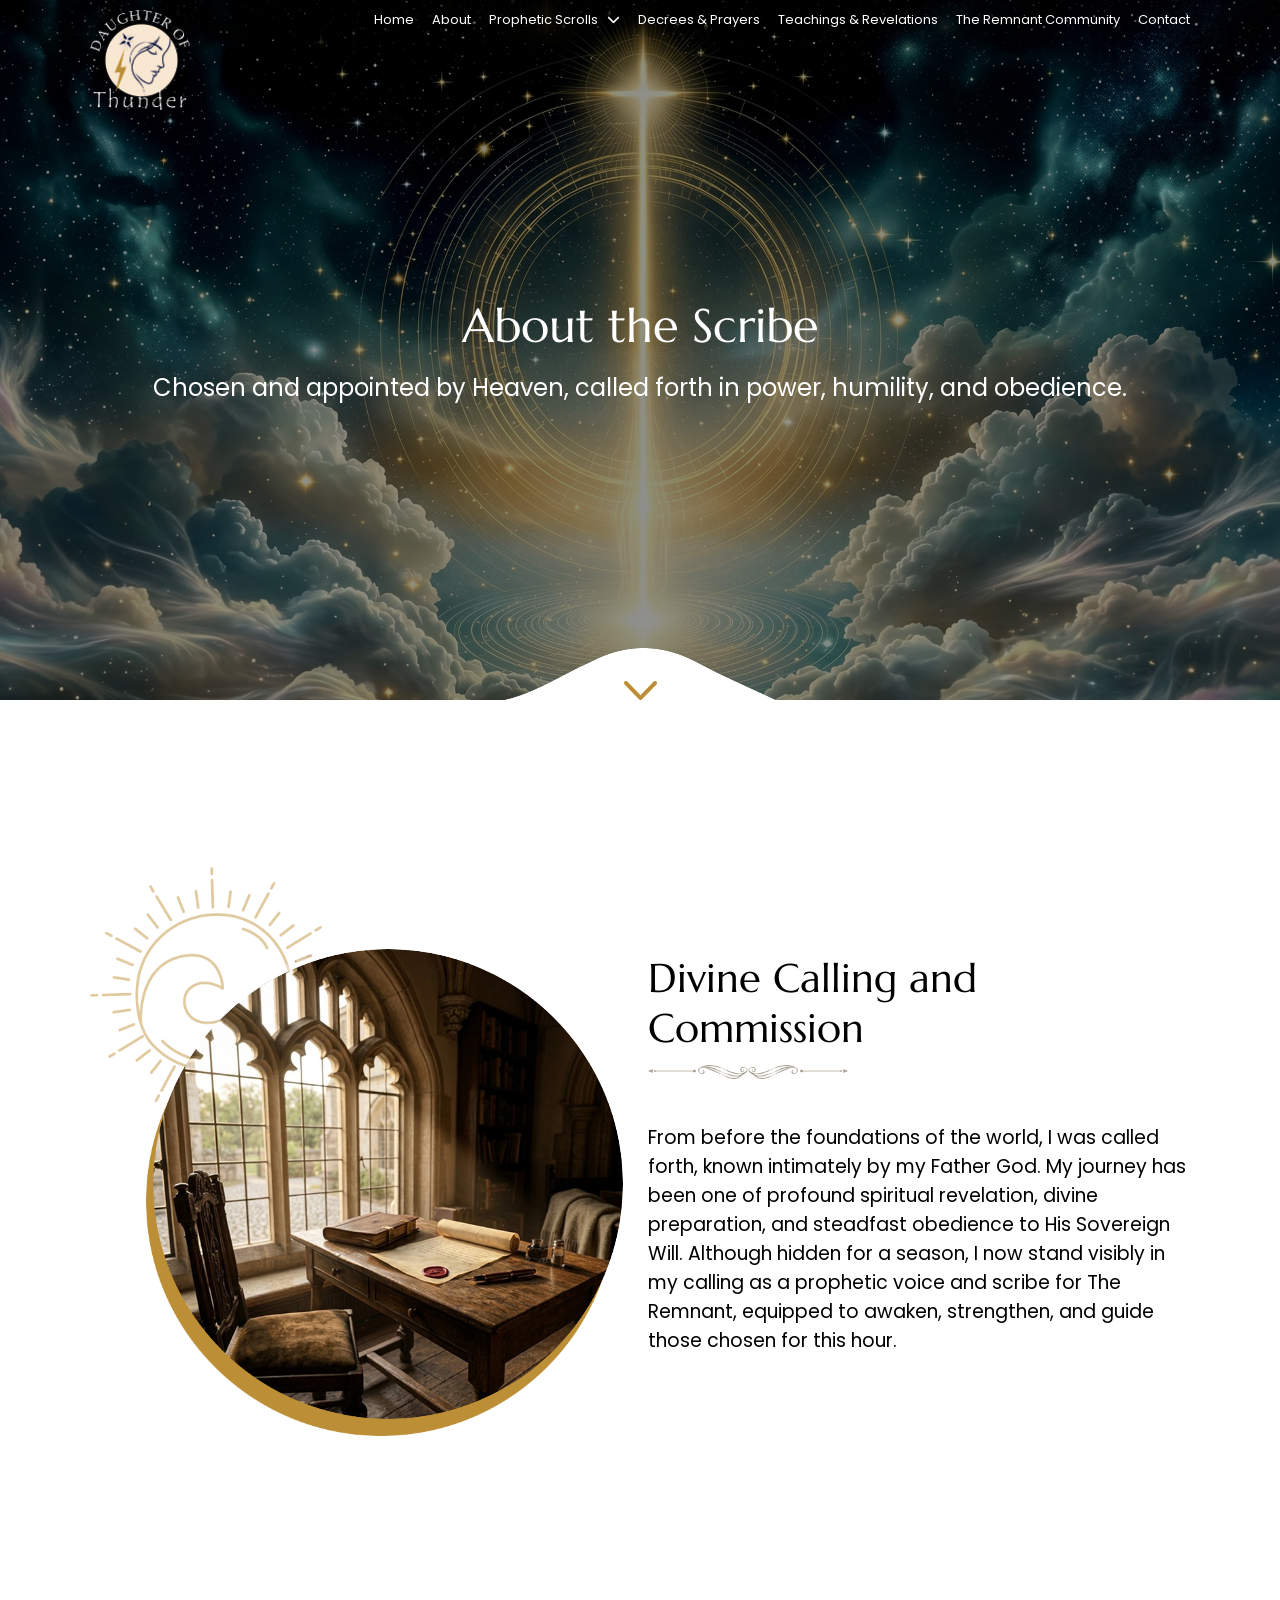
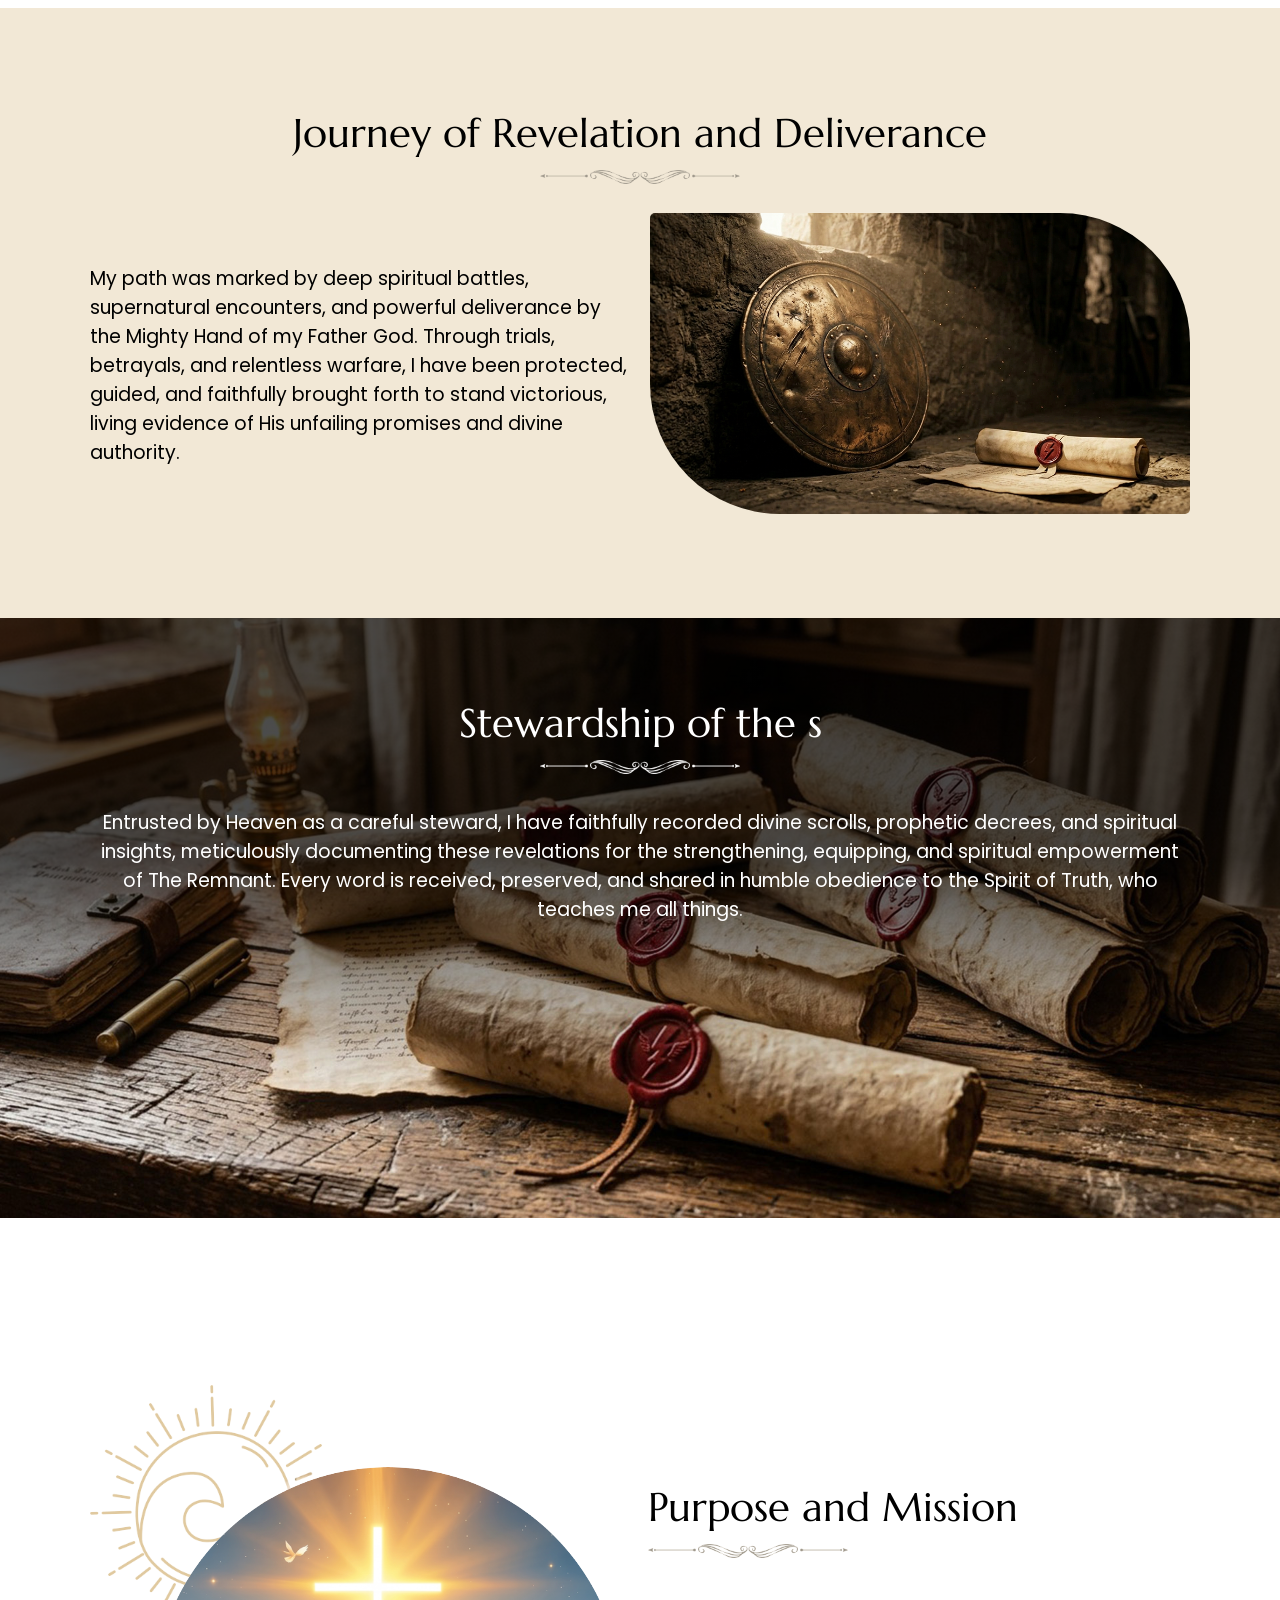
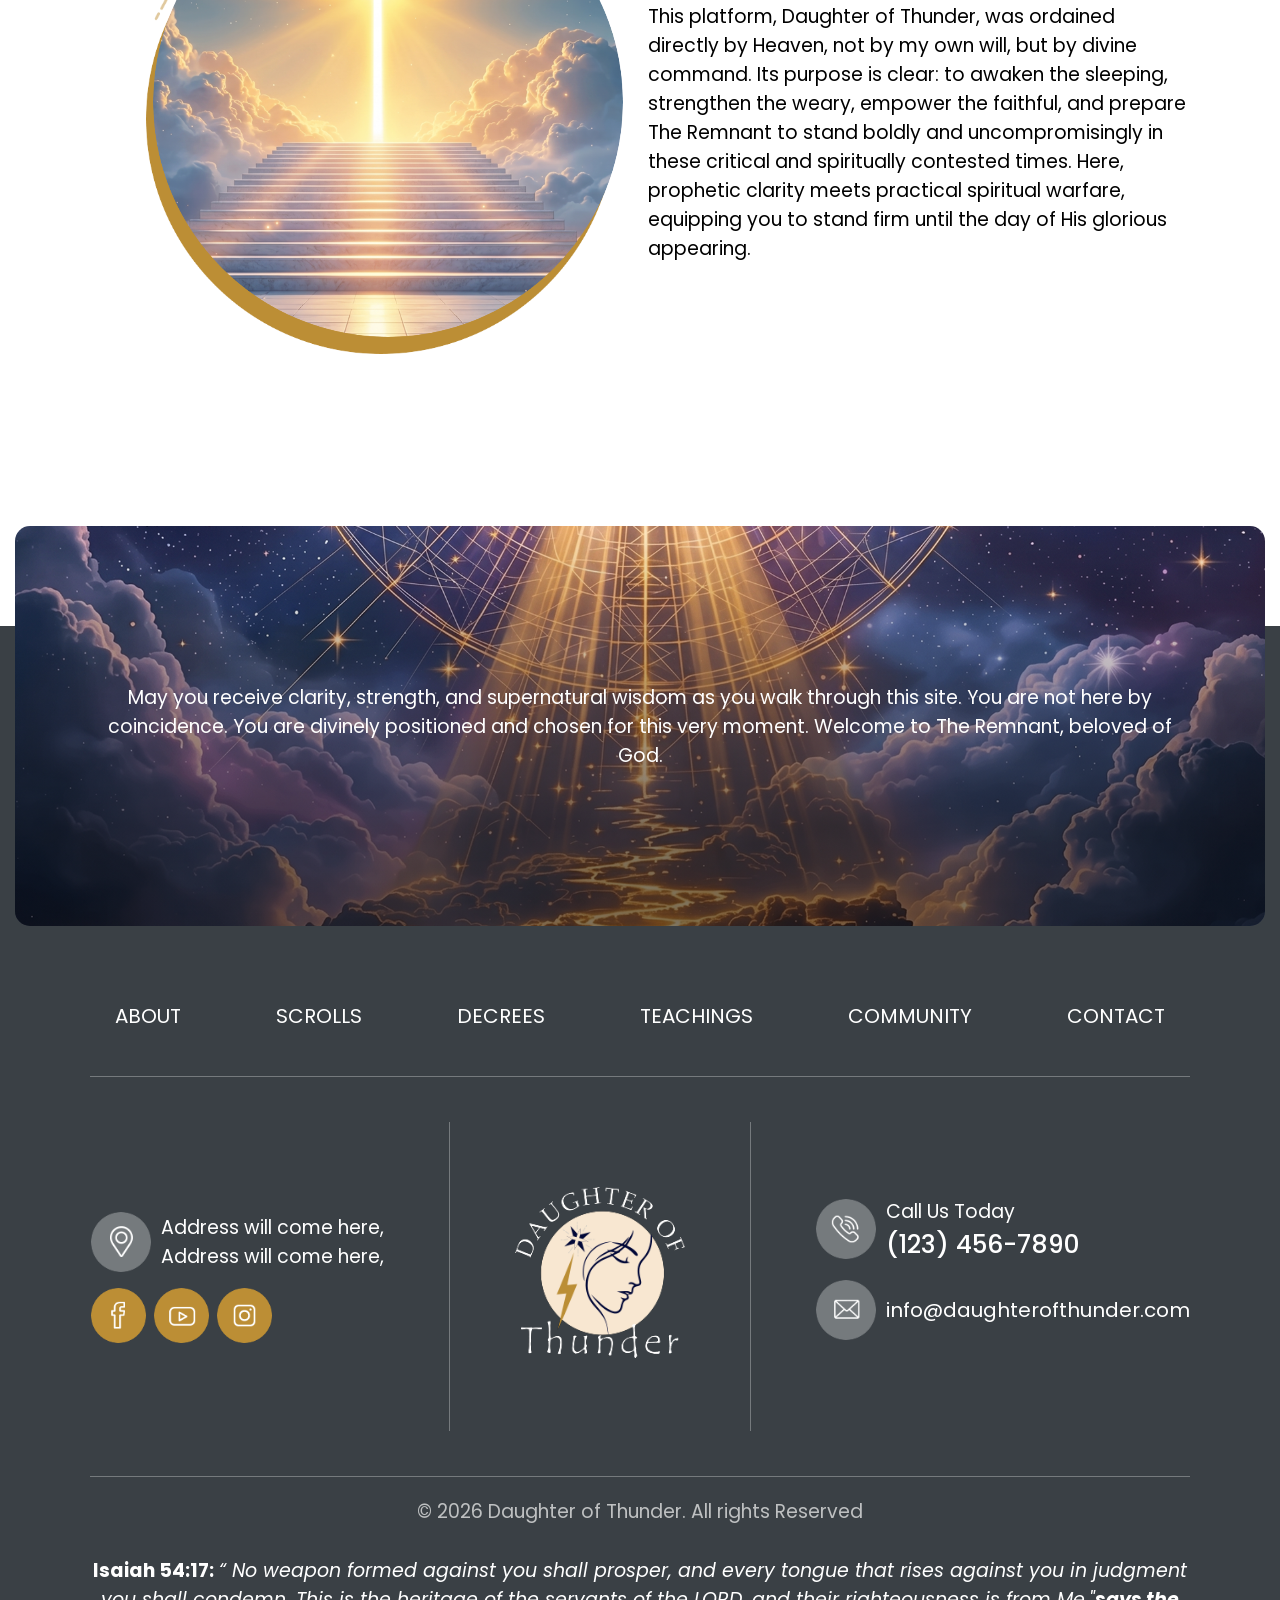
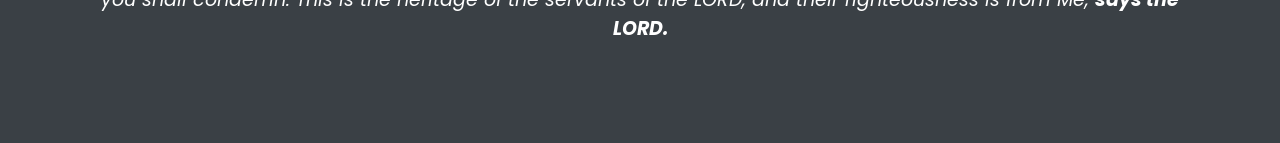
==== commit 14920c38: "13 13" ====
--- a/about.html
+++ b/about.html
@@ -10,8 +10,9 @@
     <link rel="stylesheet" href="css/style.css">
     <link rel="stylesheet" href="css/responsive.css">
     <link rel="stylesheet" href="https://cdnjs.cloudflare.com/ajax/libs/font-awesome/6.7.2/css/all.min.css">
+    <script src="js/component.js" defer></script>
     <script src="js/script.js" defer></script>
-    <script src="js/component.js" defer></script>
+    
 </head>
 
 <body>
--- a/css/style.css
+++ b/css/style.css
@@ -13,18 +13,21 @@
 }
 
 :root {
-    --rev-wh-color: #fff;
-    --rev-bl-color: #000;
-    --rev-a-bg: #000837;
-    --rev-bg-sec-2: #f2e8d6;
-    --rev-bg-sec-4: #f7f7dc;
-    --rev-foo-ter: #3a4045;
-    --text-color-y: #bc8e35;
-    --text-color-p: #181818;
-    --bg-color-tech: #f7f7dc;
-    --bg-arrow-hover: #f8e7d1;
-    --color-bt-foter: #bec0c1;
-    --color-ft-border: #757a7d;
+    --rev-wh-color:     #fff;
+    --rev-bl-color:     #000;
+    --rev-a-bg:         #000837;
+    --rev-bg-sec-2:     #f2e8d6;
+    --rev-bg-sec-4:     #f7f7dc;
+    --rev-foo-ter:      #3a4045;
+    --text-color-y:     #bc8e35;
+    --text-color-p:     #181818;
+    --rev-color-p:      #6b6b6b;
+    --bg-color-tech:    #f7f7dc;
+    --bg-arrow-hover:   #f8e7d1;
+    --color-bt-foter:   #bec0c1;
+    --color-ft-border:  #757a7d;
+    --color-fo-rm:      #e5e5e540;
+    --color-scroll-box: #f2e8d6;
     --fontawesome-family6: "Font Awesome 6 Free";
     --heading-font-mar: "Marcellus", serif;
     --p-font-poppins: "Poppins", sans-serif
@@ -38,14 +41,18 @@
 h6 {
 
     font-family: var(--heading-font-mar);
+    font-weight: 500;
 }
 
 h1 {
-    font-size: 57px;
+    font-size: 47px;
 }
 
 h2 {
-    font-size: 47px;
+    font-size: 40px;
+}
+h4 {
+    font-size: 30px;
 }
 
 p {
@@ -106,7 +113,6 @@
     display: flex;
     justify-content: center;
     background-color: transparent;
-
     width: 100%;
     padding: 10px 15px;
     flex-wrap: wrap;
@@ -127,14 +133,19 @@
 .nav-bar .moniter nav ul:first-child {
     display: flex;
     column-gap: 18px;
-
 }
 
 .nav-bar .moniter nav ul li a {
     font-size: 13px;
 }
 
-.nav-bar nav ul li:nth-child(3)::after {
+/* Updated to share hover & active color styles */
+.nav-bar .moniter nav ul li a:hover,
+.nav-bar .moniter nav ul li a.active {
+    color: var(--text-color-y);
+}
+
+.nav-bar .moniter nav ul li:nth-child(3)::after {
     content: "\f078";
     font-weight: 900;
     padding-left: 5px;
@@ -142,6 +153,7 @@
     font-size: 13px;
     color: var(--rev-wh-color);
     cursor: pointer;
+    transition: all .2s linear;
 }
 
 .nav-bar nav ul li:nth-child(3) {
@@ -150,6 +162,7 @@
 
 .nav-bar nav .extra {
     display: none;
+    transition: all 0.8s;
 }
 
 .nav-bar nav ul li:nth-child(3):hover .extra {
@@ -158,8 +171,13 @@
     top: 30px;
     row-gap: 1px;
     left: -12px;
-    display: flex;
-    flex-direction: column;
+    display: block;
+    flex-direction: column;
+    transition: all 0.8s;
+}
+
+.nav-bar .extra li a {
+    display: inline-block;
 }
 
 .nav-bar nav .extra a {
@@ -168,13 +186,23 @@
     background-color: var(--rev-wh-color);
 }
 
+/* Updated extra dropdown links to share hover & active consistency */
+.nav-bar nav .extra a:hover,
+.nav-bar nav .extra a.active {
+    background-color: var(--text-color-y);
+    color: var(--rev-wh-color);
+}
+
+.nav-toggle {
+  display: none;
+}
+
 .nav-bar .mobile {
     display: none;
 }
 
 .nav-bar .mobile nav ul li {
-    padding: 20px 15px;
-    border-bottom: 1px solid var(--rev-wh-color);
+    border-bottom: 1px solid var(--rev-bl-color);
 }
 
 .nav-bar .mobile nav li:nth-child(3):hover .extra {
@@ -187,10 +215,69 @@
     padding: 12px 15px;
 }
 
-.nav-bar nav ul li a:hover {
-    color: var(--text-color-y);
-}
-
+.nav-bar .mobile nav .extra li {
+    display: inline-block;
+}
+
+/* kmsif9igin */
+
+/* Reset list styles */
+.mobile nav ul {
+  list-style: none;
+  margin: 0;
+  padding: 0;
+}
+
+/* Base link styling - default background is transparent */
+.mobile nav a {
+  display: block;
+  padding: 16px 20px;
+  color: #111111;
+  text-decoration: none;
+  font-weight: 500;
+  font-size: 16px;
+  background-color: transparent;
+  transition: background-color 0.2s ease;
+}
+
+/* Updated mobile link hover & active consistency */
+.mobile nav a:hover,
+.nav-bar .mobile nav ul li a.active {
+    background-color: var(--text-color-y);
+    color: var(--rev-wh-color);
+}
+
+/* Dropdown toggle flex alignment for arrow icon */
+.mobile nav .has-dropdown > a {
+  display: flex;
+  justify-content: space-between;
+  align-items: center;
+}
+
+/* Sub-menu styling */
+.mobile nav .mobile-dropdown {
+    display: none;
+    background-color: #ffffff;
+}
+
+.mobile nav .mobile-dropdown li:last-child {
+    border-bottom: 0;
+}
+
+.mobile nav .has-dropdown.open .mobile-dropdown {
+  display: block;
+}
+
+.mobile nav .mobile-dropdown a {
+  padding-left: 40px; /* Indents the two sublines */
+}
+
+/* Mobile dropdown sub-links hover & active parity */
+.mobile nav .mobile-dropdown a:hover,
+.mobile nav .mobile-dropdown a.active {
+    background-color: var(--text-color-y);
+    color: var(--rev-wh-color);
+}
 /* -------------------------------------------------- Header ----------------------------------------------- */
 
 
@@ -220,6 +307,7 @@
     justify-content: center;
     column-gap: 95px;
     padding: 20px 0px;
+    line-height: 2;
 
 
 }
@@ -446,10 +534,11 @@
 }
 
 .ab-out .contener .circle img:last-child {
+    object-fit: cover;
     position: absolute;
     left: 63px;
     top: 149px;
-        border-radius: 50%;
+    border-radius: 50%;
     aspect-ratio: 1 / 1;
 
 }
@@ -490,7 +579,7 @@
 
 #prophetic::before {
     content: " ";
-    background-color: #090202;
+    background-color: var(--rev-bl-color);
     background: linear-gradient(90deg, rgba(9, 2, 2, 0.7) 30%, rgb(254, 255, 253, 0) 70%);
     background-position: left;
     position: absolute;
@@ -616,7 +705,7 @@
 }
 
 /* Wrapper to clip overflow properly for infinite loop */
-.slider-wrapper {
+.te-ching .slider-wrapper {
     width: 100%;
     max-width: 1010px;
     overflow: hidden;
@@ -631,7 +720,7 @@
 }
 
 /* Slider Container Component */
-.rev-slider-box {
+.te-ching .rev-slider-box {
     position: relative;
     display: flex;
     align-items: center;
@@ -640,11 +729,11 @@
     user-select: none;
 }
 
-.rev-slider-box.rev-is-grabbing {
+.te-ching .rev-slider-box.rev-is-grabbing {
     cursor: grabbing;
 }
 
-.rev-arrow {
+.te-ching .rev-arrow {
     position: absolute;
     top: 65%;
     transform: translateY(-50%);
@@ -662,25 +751,25 @@
     transition: background-color 0.2s ease;
 }
 
-.rev-arrow:hover {
+.te-ching .rev-arrow:hover {
     background-color: var(--bg-arrow-hover);
 }
 
-.rev-arrow svg {
+.te-ching .rev-arrow svg {
     width: 30px;
     height: 30px;
     fill: #8c8c7d;
 }
 
-.rev-arrow.rev-prev {
+.te-ching .rev-arrow.rev-prev {
     left: 0px;
 }
 
-.rev-arrow.rev-next {
+.te-ching .rev-arrow.rev-next {
     right: 0px;
 }
 
-.rev-item {
+.te-ching .rev-item {
     position: relative;
     text-align: center;
     margin-top: 40px;
@@ -689,7 +778,7 @@
     box-sizing: border-box;
 }
 
-.rev-item * {
+.te-ching .rev-item * {
     pointer-events: none;
 }
 
@@ -755,9 +844,14 @@
 }
 
 #bg-image {
-    display: flex;
-    justify-content: center;
+    
     background-image: url('../image/join.jpg');
+   
+}
+
+.bg-img{
+    display: flex;
+    justify-content: center;
     background-size: cover;
     background-position: bottom center;
     height: 90vh;
@@ -850,7 +944,7 @@
 }
 
 .jour-ney .contener .text div img {
-    border-radius: 5px 200px;
+    border-radius: 5px 130px;
 }
 
 /* ----------------------------------------------- Journey ---------------------------------------------- */
@@ -1135,6 +1229,115 @@
 /* ------------------------------------------ Prophetic-Scrolls ------------------------------------------- */
 
 
+/* ----------------------------------------------- Scroll-Archive ------------------------------------------ */
+/* ------------------------------------------------- Archive --------------------------------------------- */
+
+#archive{
+    background-image: url('../image/pg-4-top.jpg');
+}
+
+/* ------------------------------------------------- Archive --------------------------------------------- */
+
+
+/* ----------------------------------------------- Featured --------------------------------------------- */
+
+.fea-tured{
+    display: flex;
+    justify-content: center;
+    padding: 100px 15px;
+}
+.fea-tured .contener{
+    display: flex;
+    flex-direction: column;
+    row-gap: 25px;
+}
+.fea-tured .box{
+    padding: 25px 20px;
+    background-color: var(--color-scroll-box);
+    width: 100%;
+    border: 1px solid var(--text-color-y);
+    border-radius: 10px;
+}
+.fea-tured .first{
+    border-bottom: 1px solid var(--text-color-y);
+    padding-bottom: 15px;
+}
+.fea-tured .first p:first-child{
+    font-weight: 500;
+    color: var(--text-color-y);
+    margin-bottom: 3px;
+}
+.fea-tured .second{
+    display: flex;
+    align-items: flex-start;
+    column-gap: 20px;
+    row-gap: 10px;
+    padding-top: 20px;
+}
+.fea-tured .second a{
+    background-color: var(--rev-wh-color);
+    border: 1px solid var(--text-color-y);
+    border-radius: 10px;
+    width: 30%;
+
+}
+.fea-tured .second a:hover{
+    background-color: var(--color-scroll-box);
+}
+.fea-tured .second a:focus{
+    background-color: var(--color-scroll-box);
+}
+.fea-tured .second .pdf{
+    display: flex;
+    justify-content: center;
+    align-items: center;
+    column-gap: 10px;
+    padding: 15px;
+    gap: 10px;
+
+}
+.fea-tured .second .pdf .logo{
+    background-color: rgb(117, 2, 2);
+    border-radius: 5px;
+    font-weight: 600;
+    color: var(--rev-wh-color);
+    display: flex;
+    justify-content: center;
+    align-items: center;
+    width: 100%;
+    max-width: 60px;
+    height: auto;
+    min-height: 30px;
+}
+.fea-tured .second .pdf .logo-text{
+    font-weight: 600;
+    color: var(--rev-bl-color);
+    /* line-height: 1.5; */
+    font-size: 17px;
+}
+.fea-tured .second .text{
+    width: 70%;
+}
+.fea-tured .second .text p:first-child{
+    font-size: 22px;
+    margin-bottom: 10px
+}
+
+.fea-tured .same{
+    text-align: center;
+    padding-top: 20px;
+    color: var(--text-color-y);
+}
+.fea-tured .second .contant{
+    display: flex;
+    flex-direction: column;
+    row-gap: 5px;
+}
+
+/* ----------------------------------------------- Featured --------------------------------------------- */
+/* ----------------------------------------------- Scroll-Archive ------------------------------------------ */
+
+
 
 
 /* ------------------------------------------ Decrees and prayers ----------------------------------------- */
@@ -1157,42 +1360,30 @@
 #authority{
     background-color: var(--rev-wh-color);
 }
-#authority .contener{
-    flex-direction: column;
-}
-#authority .head{
+.autho-rity .contener{
+    flex-direction: column;
+}
+.autho-rity .head{
     text-align: center;
 }
-#authority .contener .content{
+.autho-rity .contener .content{
     display: flex;
     align-items: center;
     column-gap: 15px;
 }
-*{
-    padding: 0px;
-    margin: 0px;
-    box-sizing: border-box;
-}
-body {
-    font-family: Arial, sans-serif;
-    background-color: #f9f9f9;
-    padding: 20px;
-}
-
-#authority .container {
+
+.autho-rity .container {
     width: 50%;
-    margin: 0 auto;
-    background: #fff;
-    padding: 20px;
-    border-radius: 8px;
-}
-
-#authority .text {
-    border-bottom: 1px solid #e0e0e0;
-    padding: 15px 0;
-}
-
-#authority .accordion-header {
+}
+
+.autho-rity .text {
+    row-gap: 0px !important;
+    border-bottom: 1px solid var(--color-bt-foter);
+    padding: 20px 0;
+    width: 100% !important;
+}
+
+.autho-rity .accordion-header {
     display: flex;
     justify-content: space-between;
     align-items: center;
@@ -1201,39 +1392,530 @@
     font-weight: bold;
 }
 
-#authority .accordion-header.active {
-    color: #b8973b; /* Gold/Brown shade from image */
-}
-
-#authority .accordion-header.inactive {
-    color: #000;
-}
-
-#authority .arrow {
-    font-size: 18px;
+.autho-rity .accordion-header::after {
+    content: "\f107";
+    font-family: var(--fontawesome-family6);
+    font-size: 24px;         /* Arrow ka size bada kiya gaya hai */
+    font-weight: 900;
+    color: var(--color-bt-foter);
+    display: inline-block;
     transition: transform 0.3s ease;
 }
 
-#authority .pra {
+.autho-rity .accordion-header.active {
+    color: var(--text-color-y); /* Gold/Brown shade */
+}
+
+.autho-rity .accordion-header.inactive {
+    color: var(--rev-bl-color);
+}
+
+/* Jab header active hoga toh pseudo-element (::after) 180 degree rotate ho jayega */
+.autho-rity .accordion-header.active::after {
+    transform: rotate(180deg);
+    color: var(--text-color-y);
+}
+
+.autho-rity .pra {
     max-height: 0;
     overflow: hidden;
     transition: max-height 0.3s ease, padding 0.3s ease;
     padding: 0 0;
 }
 
-#authority .pra.open {
+.autho-rity .pra.open {
     max-height: 300px;
     padding-top: 15px;
 }
 
-#authority .pra p {
+.autho-rity .pra p {
     margin: 0;
     color: #333;
     line-height: 1.6;
     font-size: 16px;
 }
-
 /* ---------------------------------------------- Authority ---------------------------------------------- */
-/* ------------------------------------------ Decrees and prayers ----------------------------------------- */
-
-
+
+
+/* ---------------------------------------------- Prayars ----------------------------------------------- */
+
+#prayers{
+    background-image: url('../image/pg-4-prayers.jpg');
+}
+.pra-yers{
+    display: flex;
+    justify-content: center;
+    align-items: center;
+    background-position: center;
+    background-size: cover;
+    padding: 100px 15px;
+}
+.pra-yers .contener{
+    display: flex;
+    flex-direction: column;
+    row-gap: 55px;
+}
+.pra-yers .head{
+    text-align: center;
+    color: var(--rev-wh-color);
+}
+.pra-yers .head img{
+    filter: brightness(0) invert(1);
+}
+.pra-yers .content{
+    display: flex;
+    justify-content: center;
+    align-items: flex-start;
+    column-gap: 30px;
+}
+.pra-yers .pra-slid{
+    display: flex;
+    flex-direction: column;
+    justify-content: center;
+    align-items: center;
+    row-gap: 20px;
+    padding: 5px;
+    background-color: transparent;
+    color: var(--rev-wh-color);
+}
+.pra-yers .pra-slid div:first-child{
+    display: flex; 
+    justify-content: center;
+    align-items: center;
+    background-color: var(--text-color-y);
+    border-radius: 50%;
+    aspect-ratio: 1 / 1;
+    width: 100%;
+    max-width: 230px;
+}
+.pra-yers .pra-slid div:first-child img{
+    filter: brightness(0) invert(1);
+    max-width: 100px;
+}
+.pra-yers .pra-slid div:last-child{
+    text-align: center;
+}
+.pra-yers .pra-slid div:last-child p:first-child{
+    font-size: 30px;
+    font-weight: 600;
+    margin-bottom: 20px;
+}
+
+/* ---------------------------------------------- Prayars ----------------------------------------------- */
+
+
+/* ---------------------------------------------- Identity ---------------------------------------------- */
+
+#identity{
+    background-color: var(--rev-wh-color);
+}
+
+/* ---------------------------------------------- Identity ---------------------------------------------- */
+/* ------------------------------------------ Decrees and prayers ------------------------------------------ */
+
+
+
+/* ----------------------------------------- Teching and Revelation ---------------------------------------- */
+/* --------------------------------------------- Revelations --------------------------------------------- */
+
+#revolations{
+    background-image: url('../image/pg-5-top.jpg');
+}
+
+/* --------------------------------------------- Revelations --------------------------------------------- */
+
+
+/* ----------------------------------------------- Calling ----------------------------------------------- */
+
+#calling{
+    background-image: url('../image/pg-5-sec-3.jpg');
+    position: relative;
+}
+#calling::before{
+    content: " ";
+    width: 100%;
+    height: 100%;
+    position: absolute;
+    z-index: 0;
+    top: 0;
+    left: 0;
+    background-color: rgba(0, 0, 0, 0.4);
+}
+.calling-2copy .contener{
+    position: relative;
+    z-index: 1;
+}
+.calling-2copy .pra-slid{
+    flex-direction: row;
+    align-items: flex-start;
+    column-gap: 20px;
+
+}
+.calling-2copy .pra-slid div:first-child {
+    height: 180px;
+    width: 100%;
+    max-width: 180px;
+
+}
+.calling-2copy .pra-slid div:last-child{
+    text-align: left;
+}
+.calling-2copy .pra-slid p{
+    line-height: 1.6;
+}
+
+
+/* ----------------------------------------------- Calling ----------------------------------------------- */
+
+
+/* ----------------------------------------------- Insight ----------------------------------------------- */
+
+#insight{
+    background-image: url('../image/pg-5-sec-4.jpg');
+    background-size: cover;
+    background-position: top;
+    position: relative;
+    padding-bottom: 315px;
+    color: var(--rev-bl-color);
+
+}
+#insight::before{
+    content: " ";
+    width: 100%;
+    height: 100%;
+    background-color: rgba(247, 247, 220, 0.8);
+    position: absolute;
+    z-index: 0;
+    top: 0;
+    left: 0;
+}
+
+#insight .pra-slid, #insight .head{
+    color: var(--rev-bl-color);
+}
+#insight .head img{
+    filter: brightness(0) invert(0);
+}
+
+/* ----------------------------------------------- Insight ----------------------------------------------- */
+
+
+/* ---------------------------------------------- Healing ---------------------------------------------- */
+
+#healing{
+    background-color: var(--rev-wh-color);
+}
+#healing .contener{
+    flex-direction: column;
+    row-gap: 60px;
+}
+#healing .head{
+    text-align: center;
+}
+#healing .content{
+    display: flex;
+}
+#healing .content div{
+    width: 100%;
+}
+#healing .content div p:first-child{
+    font-weight: 800;
+}
+#healing .content div p:last-child{
+    color: var(--rev-color-p);
+}
+#healing .middle{
+    position: relative;
+    margin: 0px 25px 0px 10px;
+}
+#healing .middle img:last-child{
+    border-radius: 50%;
+    aspect-ratio: 1 / 1;
+    position: absolute;
+    top: -15px;
+    left: 4px;
+}
+
+/* ---------------------------------------------- Healing ---------------------------------------------- */
+
+
+/* --------------------------------------------- Discernment -------------------------------------------- */
+#discernment .head img{
+    filter: brightness(0) invert(0);
+}
+
+/* --------------------------------------------- Discernment -------------------------------------------- */
+/* ----------------------------------------- Teching and Revelation ---------------------------------------- */
+
+
+
+
+
+
+
+/* ----------------------------------------- The-remnant-community ---------------------------------------- */
+
+#purpose ul li, #remnant ul li, #resources ul li{
+    list-style: disc;
+    font-size: 23px;
+}
+#purpose ul , #remnant ul , #resources ul {
+    padding-left: 15px;
+}
+
+/* ---------------------------------------------- Community ---------------------------------------------- */
+
+#community{
+    background-image: url('../image/pg-6-top.jpg');
+}
+
+/* ---------------------------------------------- Community ---------------------------------------------- */
+
+
+/* ---------------------------------------------- Who-We-Are --------------------------------------------- */
+
+#who{
+    background-color: var(--rev-wh-color);
+}
+
+/* ---------------------------------------------- Who-We-Are --------------------------------------------- */
+
+
+/* ----------------------------------------------- Purpose ----------------------------------------------- */
+
+#purpose{
+    background-color: var(--rev-wh-color);
+}
+
+#purpose .contener .text div img{
+    height: 490px;
+    object-fit: cover;
+}
+
+#purpose .contener .text .pra ul{
+    display: flex;
+    flex-direction: column;
+    row-gap: 20px;
+}
+
+#purpose .contener .text li{
+    width: 100%;
+}
+
+/* ----------------------------------------------- Purpose ----------------------------------------------- */
+
+
+/* ----------------------------------------------- Remnant ----------------------------------------------- */
+
+#remnant{
+    background-image: url('../image/pg-6-sec-4.jpg');
+}
+#remnant::before{
+    content: " ";
+    background-color: var(--rev-bl-color);
+    background: linear-gradient(90deg, rgb(254, 255, 253, 0) 20%, rgba(9, 2, 2, 0.7) 70%);
+    background-position: right;
+    width: 100%;
+    height: 100%;
+    top: 0;
+    left: 0;
+    position: absolute;
+
+}
+#remnant .contener{
+    align-items: end;
+}
+
+#remnant .contener ul{
+    width: 100%;
+    max-width: 445px;
+    display: flex;
+    flex-direction: column;
+    row-gap: 10px;
+}
+
+#remnant .contener .p-only{
+    font-weight: 700;
+}
+
+/* ----------------------------------------------- Remnant ----------------------------------------------- */
+
+
+/* ---------------------------------------------- Resources ---------------------------------------------- */
+
+.re-sources{
+    display: flex;
+    justify-content: center;
+    padding: 100px 15px;
+}
+.re-sources .contener{
+    display: flex;
+    flex-direction: column;
+}
+.re-sources .contener .head{
+    text-align: center;
+}
+.re-sources .content{
+    margin-top: 50px;
+    display: flex;
+    column-gap: 50px;
+}
+.re-sources .content div ul{
+    display: flex;
+    flex-direction: column;
+    row-gap: 20px;
+}
+
+/* ---------------------------------------------- Resources ---------------------------------------------- */
+
+
+/* ------------------------------------------------ Chosen ----------------------------------------------- */
+
+#bg-image-chosen{
+    background-image: url('../image/pg-6-bottom.jpg');
+}
+
+#bg-image-chosen::before {
+    content: "";
+    position: absolute;
+    top: 0;
+    left: 0;
+    width: 100%;
+    height: 100%;
+    background-color: rgba(0, 0, 0, 44%);
+    border-radius: 15px;
+}
+#chosen .contener .header img{
+    filter: brightness(0) invert(1);
+}
+#chosen .contener div:last-child{
+    display: flex;
+    flex-direction: column;
+    row-gap: 50px;
+}
+
+/* ------------------------------------------------ Chosen ----------------------------------------------- */
+/* ---------------------------------------=-- The-remnant-community ---------------------------------------- */
+
+
+
+/* ------------------------------------------------- Contact ----------------------------------------------- */
+/* ----------------------------------------------- Contact ---------------------------------------------- */
+
+#contact{
+    background-image: url('../image/top-img.jpg');
+}
+
+/* ----------------------------------------------- Contact ---------------------------------------------- */
+
+
+/* ------------------------------------------------ Touch ----------------------------------------------- */
+
+#touch{
+    background-color: var(--rev-wh-color);
+}
+
+#touch .form{
+    width: 100%;
+}
+#touch .form p{
+    color: var(--text-color-y);
+}
+
+#touch .form form{
+    width: 100%;
+}
+
+#touch input, select, textarea{
+    width: 100%;
+    padding: 10px;
+    background-color: var(--color-fo-rm);
+    border: 1px solid var(--color-bt-foter);
+    border-radius: 3px;
+    margin-top: 15px;
+    font-size: 15px;
+    color: var(--rev-bl-color);
+}
+input::placeholder, textarea::placeholder{
+    color: var(--rev-bl-color);
+    opacity: 0.5;
+}
+input:focus, textarea:focus{
+    background-color: var(--rev-wh-color) !important;
+}
+#touch .cell{
+    display: flex;
+    align-items: center;
+    margin-top: 15px;
+    font-size: 20px;
+}
+#touch input[type="checkbox"]{
+    max-width: 30px;
+    margin-top: 0px;
+    height: 15px;
+}
+
+#touch input[type="submit"]{
+    margin-top: 0px;
+    border: 0;
+    max-width: 110px;
+    border-radius: 50px;
+    background-color: rgb(17, 2, 84);
+    color: white;
+    padding: 15px;
+    margin-top: 15px;
+}
+.form select option:enabled:hover{
+    background-color: #000 !important;
+    color: #fff;
+}
+
+/* ------------------------------------------------ Touch ----------------------------------------------- */
+
+
+/* ----------------------------------------------- Requests ---------------------------------------------- */
+
+#requests{
+    background-color: var(--text-color-y);
+}
+#requests .contener{
+    text-align: center;
+    color: var(--rev-wh-color);
+    filter: brightness(0) invert(1);
+    row-gap: 30px;
+}
+
+/* ----------------------------------------------- Requests ---------------------------------------------- */
+
+
+/* ----------------------------------------------- Conneted ---------------------------------------------- */
+
+#connected{
+    background-color: var(--text-color-y);
+}
+#bg-image-connectes{
+    background-image: url('../image/befor-footer.png');
+    background-position: top;
+    position: relative;
+}
+#bg-image-connectes::before{
+    content: " ";
+    width: 100%;
+    height: 100%;
+    left: 0;
+    top: 0;
+    position: absolute;
+    background: var(--rev-bl-color);
+    
+    opacity: 0.2;
+    z-index: 0;
+}
+#connected p:last-child{
+    font-size: 23px;
+}
+
+/* ----------------------------------------------- Conneted ---------------------------------------------- */
+/* ------------------------------------------------- Contact ----------------------------------------------- */
+
+
+
--- a/css/responsive.css
+++ b/css/responsive.css
@@ -1,3 +1,21 @@
+
+:root {
+    --rev-wh-color: #fff;
+    --rev-bl-color: #000;
+    --rev-a-bg: #000837;
+    --rev-bg-sec-2: #f2e8d6;
+    --rev-bg-sec-4: #f7f7dc;
+    --rev-foo-ter: #3a4045;
+    --text-color-y: #bc8e35;
+    --text-color-p: #181818;
+    --rev-color-p:   #6b6b6b;
+    --bg-color-tech: #f7f7dc;
+    --bg-arrow-hover: #f8e7d1;
+    --color-bt-foter: #bec0c1;
+    --color-ft-border: #757a7d;
+    --color-fo-rm: #e5e5e540;
+}
+
 /* Laptop */
 @media(max-width:1440px) {
     /* --------------------------------------------- Daughtter ---------------------------------------------- */
@@ -30,14 +48,26 @@
     /* ------------------------------------------------ Join ----------------------------------------------- */
 
 
-    /* ------------------------------------------ May-you/may-these ----------------------------------------- */
-
-    #bg-1-image, #bg-2-image {
+    /* ------------------------------------ May-you/may-these/Connectecd ----------------------------------- */
+
+    #bg-1-image,
+    #bg-2-image,
+    #bg-image-connectes {
         height: auto;
         min-height: 400px;
     }
 
-    /* ------------------------------------------ May-you/may-these ----------------------------------------- */
+    /* ------------------------------------- May-you/may-these/Connectecd ----------------------------------- */
+
+
+    /* --------------------------------------=-- The-remnant-community -------------------------------------- */
+
+    #bg-image-chosen{
+        height: auto;
+        min-height: 600px;
+    }
+
+    /* --------------------------------------=-- The-remnant-community -------------------------------------- */
 
 }
 
@@ -94,12 +124,15 @@
 /* Tablet */
 @media(max-width:1024px) {
 
-    h2,
+    h2
+     {
+        font-size: 40px;
+    }
     h3,
     h4,
     h5,
-    h6 {
-        font-size: 40px;
+    h6{
+        font-size: 25px;
     }
 
     /* ------------------------------------------------ Header --------------------------------------------- */
@@ -108,25 +141,57 @@
     }
 
     .nav-bar .contener {
-        display: block;
+        display: flex;
+        align-items: center;
     }
 
     .nav-bar .moniter {
         display: none;
     }
 
-    .nav-bar .mobile {
+    .nav-toggle {
+    display: block;
+    /* Show hamburger button */
+    position: absolute;
+    right: 15px;
+    padding: 10px;
+    cursor: pointer;
+    background-color: var(--text-color-y);
+    color: var(--rev-wh-color);
+  }
+
+    .mobile {
+    display: none;
+    /* Hidden by default */
+    position: absolute;
+    background-color: var(--rev-wh-color);
+    width: 100%;
+    left: 0px;
+    top: 150px;
+    padding-bottom: 0px;
+    z-index: 99;
+}
+
+    .mobile.active{
         display: block;
     }
+
+    .mobile ul li a{
+    display: block;
+    color: var(--rev-bl-color);
+    padding: 15px;
+
+    &:hover {
+      background-color: var(--text-color-y);
+      color: var(--rev-wh-color) !important;
+    }
+  }
 
     .nav-bar .contener div:first-child img {
         padding: 20px 15px;
         max-width: 135px;
     }
 
-    .nav-bar .mobile nav ul li {
-        padding: 20px 15px;
-    }
 
     /* ------------------------------------------------ Header --------------------------------------------- */
 
@@ -142,16 +207,17 @@
 
     /* --------------------------------------------- Teching ----------------------------------------------- */
 
-    .slider-wrapper {
+    .te-ching .slider-wrapper {
         max-width: 662px;
     }
 
-    .te-ching .rev-item.rev-center-active .circle {
+
+    .te-ching .slider-wrapper .rev-item.rev-center-active .circle {
         background-color: var(--rev-wh-color);
         color: var(--rev-bl-color);
     }
 
-    .te-ching .rev-item.rev-center-active .circle img {
+    .te-ching .slider-wrapper .rev-item.rev-center-active .circle img {
         filter: brightness(0) invert(0);
     }
 
@@ -170,6 +236,25 @@
     }
 
     /* ----------------------------------------------- Footer ---------------------------------------------- */
+
+
+
+    /* ------------------------------------------ Decrees and prayers ----------------------------------------- */
+    /* ---------------------------------------------- Prayars ----------------------------------------------- */
+
+    .pra-yers .content {
+        flex-wrap: wrap;
+        column-gap: 0px;
+        row-gap: 30px;
+
+    }
+
+    .pra-yers .pra-slid {
+        flex: 0 0 calc(50%);
+    }
+
+    /* ---------------------------------------------- Prayars ----------------------------------------------- */
+    /* ------------------------------------------ Decrees and prayers ----------------------------------------- */
 
 }
 
@@ -209,18 +294,34 @@
 
 
 
- /* ------------------------------------------- Prophetic-Scrolls ------------------------------------------- */
+    /* ----------------------------------------- Prophetic-Scrolls ----------------------------------------- */
     /* ---------------------------------------------- Archives ---------------------------------------------- */
 
     .ar-chive .box {
         border-top-left-radius: 115px;
     }
 
-    #box-right{
-    border-top-right-radius: 115px;
-}
-    /* ---------------------------------------------- Archives ---------------------------------------------- */
- /* ------------------------------------------- Prophetic-Scrolls ------------------------------------------- */
+    #box-right {
+        border-top-right-radius: 115px;
+    }
+
+    /* --------------------------------------------- Archives --------------------------------------------- */
+    /* ------------------------------------------ Prophetic-Scrolls ----------------------------------------- */
+
+
+    /* --------------------------------------- Teching and Revelation --------------------------------------- */
+    /* --------------------------------------------- Calling ---------------------------------------------- */
+
+    .calling-2copy .pra-slid div:first-child {
+    height: 145px;
+    max-width: 145px;
+    }
+    .calling-2copy .pra-slid div:first-child img {
+        max-width: 75px;
+    }
+
+    /* --------------------------------------------- Calling ---------------------------------------------- */
+   /* ---------------------------------------- Teching and Revelation --------------------------------------- */
 
 }
 
@@ -330,8 +431,8 @@
         padding: 60px 15px;
     }
 
-    .slider-wrapper {
-        max-width: 316px;
+    .te-ching .slider-wrapper{
+        max-width: 315px;
     }
 
     /* --------------------------------------------- Teching ----------------------------------------------- */
@@ -387,7 +488,8 @@
 
     /* ------------------------------------------ May-you/may-these ----------------------------------------- */
 
-    #bg-1-image, #bg-2-image {
+    #bg-1-image,
+    #bg-2-image {
         height: auto;
         min-height: 250px;
     }
@@ -418,56 +520,140 @@
 
 
 
-/* ------------------------------------------- Prophetic-Scrolls ------------------------------------------- */
+    /* ------------------------------------------ Prophetic-Scrolls ----------------------------------------- */
     /* ---------------------------------------------- Archives ---------------------------------------------- */
 
-    .ar-chive{
+    .ar-chive {
         padding: 60px 15px;
     }
+
     .ar-chive .box {
         flex-direction: column;
         align-items: flex-start;
         row-gap: 25px;
         border-top-left-radius: 210px;
     }
-    #box-right{
-    border-radius: 210px 10px 10px 10px ;
+
+    #box-right {
+        border-radius: 210px 10px 10px 10px;
+    }
+
+    #box-right .second {
+        order: 2;
+    }
+
+    .ar-chive .heading {
+        flex-direction: column;
+        row-gap: 10px;
+    }
+
+    /* ---------------------------------------------- Archives ---------------------------------------------- */
+
+
+    /* ---------------------------------------------- Reciving ---------------------------------------------- */
+    #reciving::before {
+        background: linear-gradient(90deg, rgba(9, 2, 2, 0.5) 100%, rgb(254, 255, 253, 0) 100%);
+    }
+
+    /* ---------------------------------------------- Reciving ---------------------------------------------- */
+    /* ------------------------------------------ Prophetic-Scrolls ----------------------------------------- */
+
+
+
+    /* ---------------------------------------------- Scroll-Archive ---------------------------------------- */
+    /* ---------------------------------------------- Featured -------------------------------------------- */
+
+    .fea-tured{
+        padding: 60px 15px;
+    }
+    .fea-tured .second{
+        flex-direction: column;
+    }
+    .fea-tured .second a{
+        width: 100%;
+    }
+    .fea-tured .second .pdf{
+        justify-content: flex-start;
+    }
+    .fea-tured .second .text{
+    width: 100%;
 }
 
-    #box-right .second{
-        order: 2;
-    }
-    .ar-chive .heading{
-        flex-direction: column;
-        row-gap: 10px;
-    }
-
-    /* ---------------------------------------------- Archives ---------------------------------------------- */
-
-
-    /* ---------------------------------------------- Reciving ---------------------------------------------- */
-    #reciving::before{
-        background: linear-gradient(90deg, rgba(9, 2, 2, 0.5) 100%, rgb(254, 255, 253, 0) 100%);
-    }
-
-    /* ---------------------------------------------- Reciving ---------------------------------------------- */
- /* ------------------------------------------- Prophetic-Scrolls ------------------------------------------- */
-
-
-
-
- /* ------------------------------------------ Decrees and prayers ----------------------------------------- */
- /* ---------------------------------------------- Authority ---------------------------------------------- */
-
-    #authority{
+    /* ---------------------------------------------- Featured -------------------------------------------- */
+    /* ---------------------------------------------- Scroll-Archive ---------------------------------------- */
+
+
+
+    /* ----------------------------------------- Decrees and prayers ---------------------------------------- */
+    /* --------------------------------------------- Authority ---------------------------------------------- */
+
+    .autho-rity {
         padding: 60px 25px;
     }
-   #authority .contener .content{
-    flex-direction: column;
-   } 
-
- /* ---------------------------------------------- Authority ---------------------------------------------- */
- /* ------------------------------------------ Decrees and prayers ----------------------------------------- */
+
+    .autho-rity .contener .content {
+        flex-direction: column;
+    }
+
+    .autho-rity .container {
+        width: 100%;
+    }
+
+    /* ---------------------------------------------- Authority ---------------------------------------------- */
+
+
+    /* ---------------------------------------------- Prayars ----------------------------------------------- */
+
+    .pra-yers{
+        padding: 60px 15px;
+    }
+    .pra-yers .pra-slid {
+        flex: 0 0 calc(100%);
+    }
+
+    /* ---------------------------------------------- Prayars ----------------------------------------------- */
+
+    /* ----------------------------------------- Decrees and prayers ---------------------------------------- */
+
+
+
+
+
+    /* --------------------------------------- Teching and Revelation -------------------------------------- */
+    /* --------------------------------------------- Insight --------------------------------------------- */
+
+    #insight{
+        padding-bottom: 200px;
+    }
+
+    /* --------------------------------------------- Insight --------------------------------------------- */
+
+
+    /* ---------------------------------------------- Healing ---------------------------------------------- */
+
+    #healing{
+        padding-top: 60px;
+    }
+    #healing .content{
+        flex-direction: column;
+    }
+    #healing .middle{
+        margin: 40px 0px 25px;
+    }
+
+    /* ---------------------------------------------- Healing ---------------------------------------------- */
+    /* --------------------------------------- Teching and Revelation -------------------------------------- */
+
+
+    /* --------------------------------------=-- The-remnant-community -------------------------------------- */
+    /* ----------------------------------------------- Chosen -------------------------------------------- */
+
+    #bg-image-chosen{
+        min-height: 400px;
+    }
+
+    /* ----------------------------------------------- Chosen -------------------------------------------- */
+    /* --------------------------------------=-- The-remnant-community -------------------------------------- */
 
 
 
@@ -603,19 +789,61 @@
 
 
 
- /* ------------------------------------------- Prophetic-Scrolls ------------------------------------------- */
+    /* ----------------------------------------- Prophetic-Scrolls ----------------------------------------- */
     /* ---------------------------------------------- Archives ---------------------------------------------- */
 
-    .ar-chive .ar-head{
+    .ar-chive .ar-head {
         margin-bottom: 40px;
     }
-    .ar-chive .box, #box-right {
+
+    .ar-chive .box,
+    #box-right {
         border-top-left-radius: 190px;
     }
 
 
     /* ---------------------------------------------- Archives ---------------------------------------------- */
- /* ------------------------------------------- Prophetic-Scrolls ------------------------------------------- */
+    /* ----------------------------------------- Prophetic-Scrolls ----------------------------------------- */
+
+
+
+    /* ---------------------------------------------- Scroll-Archive ---------------------------------------- */
+    /* ---------------------------------------------- Featured -------------------------------------------- */
+    
+    .fea-tured .second .text p:first-child {
+    font-size: 20px;
+    }
+
+    /* ---------------------------------------------- Featured -------------------------------------------- */
+    /* ---------------------------------------------- Scroll-Archive ---------------------------------------- */
+
+
+
+
+    /* --------------------------------------- Teching and Revelation --------------------------------------- */
+    /* --------------------------------------------- Calling ---------------------------------------------- */
+
+    .calling-2copy .pra-slid{
+        flex-direction: column;
+    }
+
+    /* --------------------------------------------- Calling ---------------------------------------------- */
+   /* ---------------------------------------- Teching and Revelation --------------------------------------- */
+
+
+
+
+
+   /* ---------------------------------------- The-remnant-community ---------------------------------------- */
+   /* ---------------------------------------------- Resources ---------------------------------------------- */
+
+   .re-sources .content{
+    flex-direction: column;
+    row-gap: 20px;
+   }
+
+   /* ---------------------------------------------- Resources ---------------------------------------------- */
+  /* ----------------------------------------- The-remnant-community ---------------------------------------- */
 }
 
 
@@ -669,7 +897,8 @@
 
     /* ------------------------------------------ May-you/may-these ----------------------------------------- */
 
-    #bg-1-image, #bg-2-image {
+    #bg-1-image,
+    #bg-2-image {
         height: auto;
         min-height: 280px;
     }
@@ -690,16 +919,17 @@
 
 
 
- /* ------------------------------------------- Prophetic-Scrolls ------------------------------------------- */
+    /* ------------------------------------------- Prophetic-Scrolls ------------------------------------------- */
     /* ---------------------------------------------- Archives ---------------------------------------------- */
 
-    .ar-chive .box, #box-right {
+    .ar-chive .box,
+    #box-right {
         border-top-left-radius: 150px;
     }
 
 
     /* ---------------------------------------------- Archives ---------------------------------------------- */
- /* ------------------------------------------- Prophetic-Scrolls ------------------------------------------- */
+    /* ------------------------------------------- Prophetic-Scrolls ------------------------------------------- */
 
 }
 
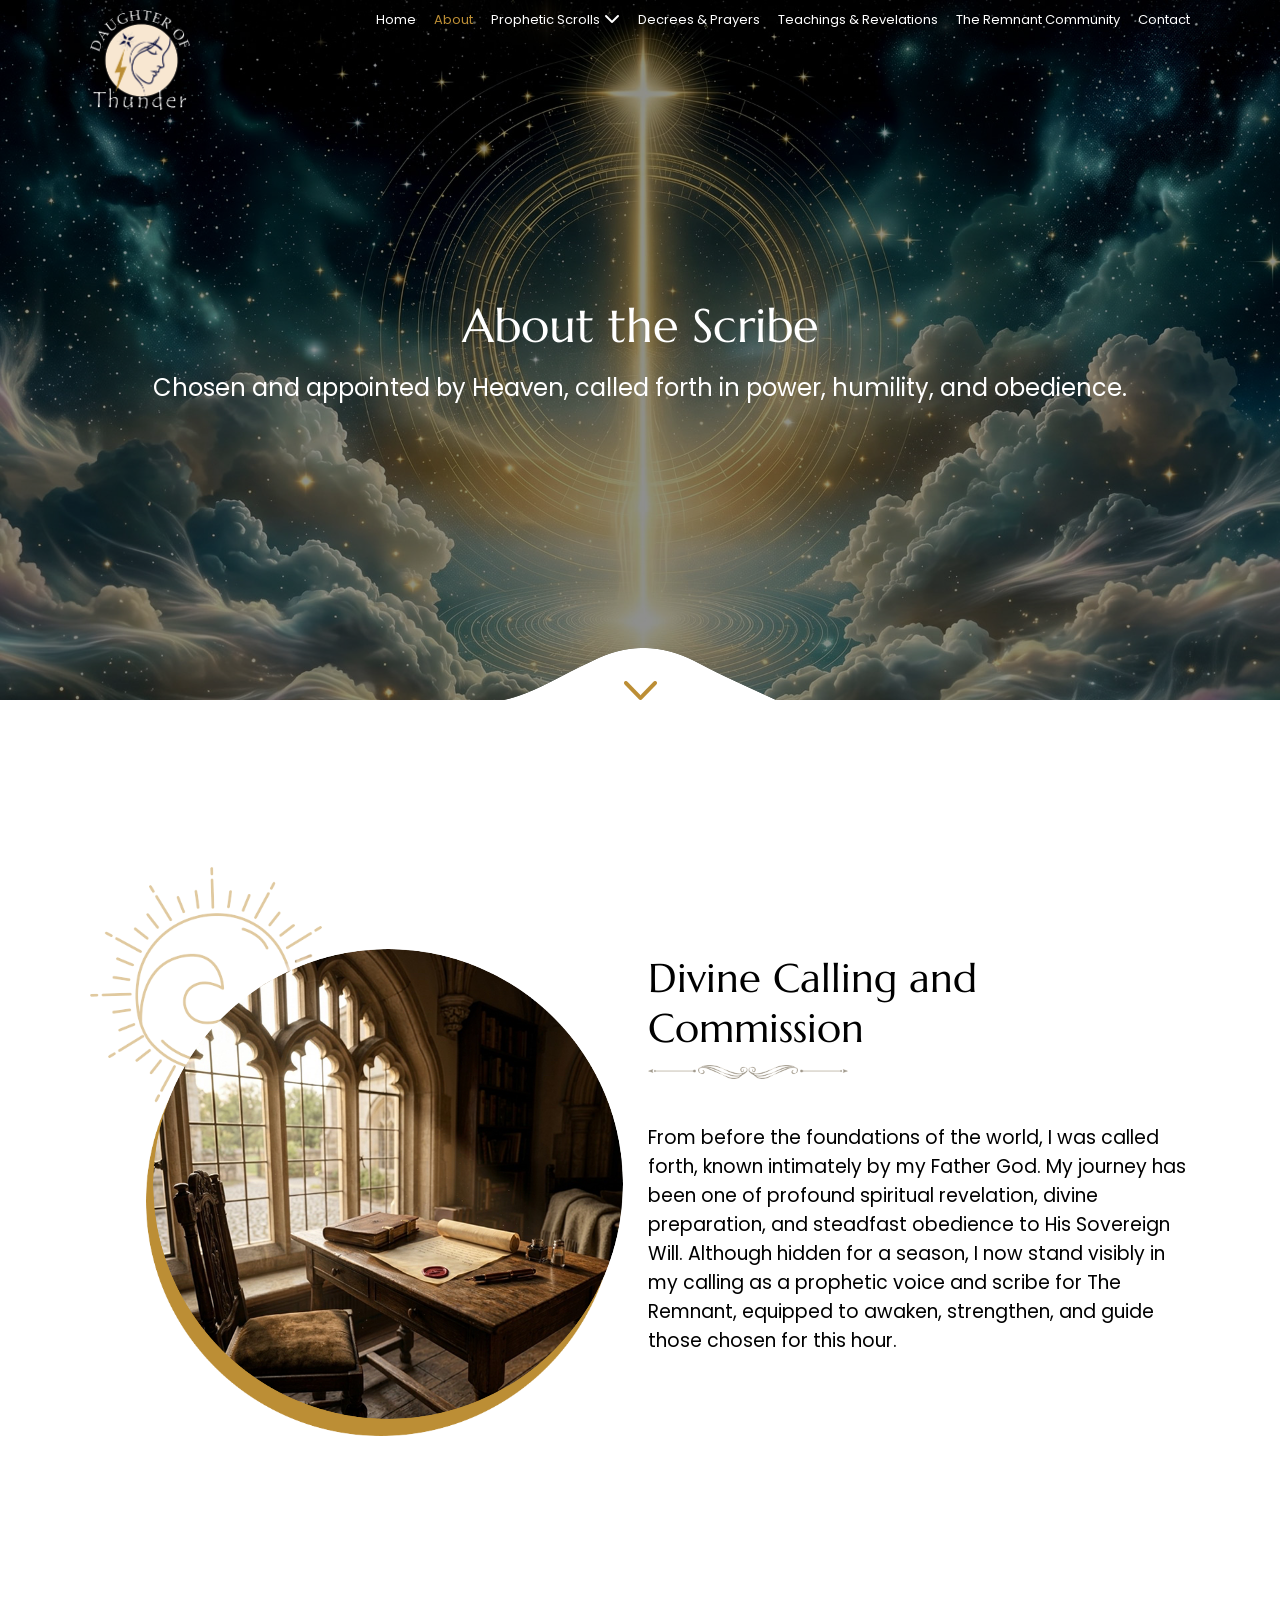
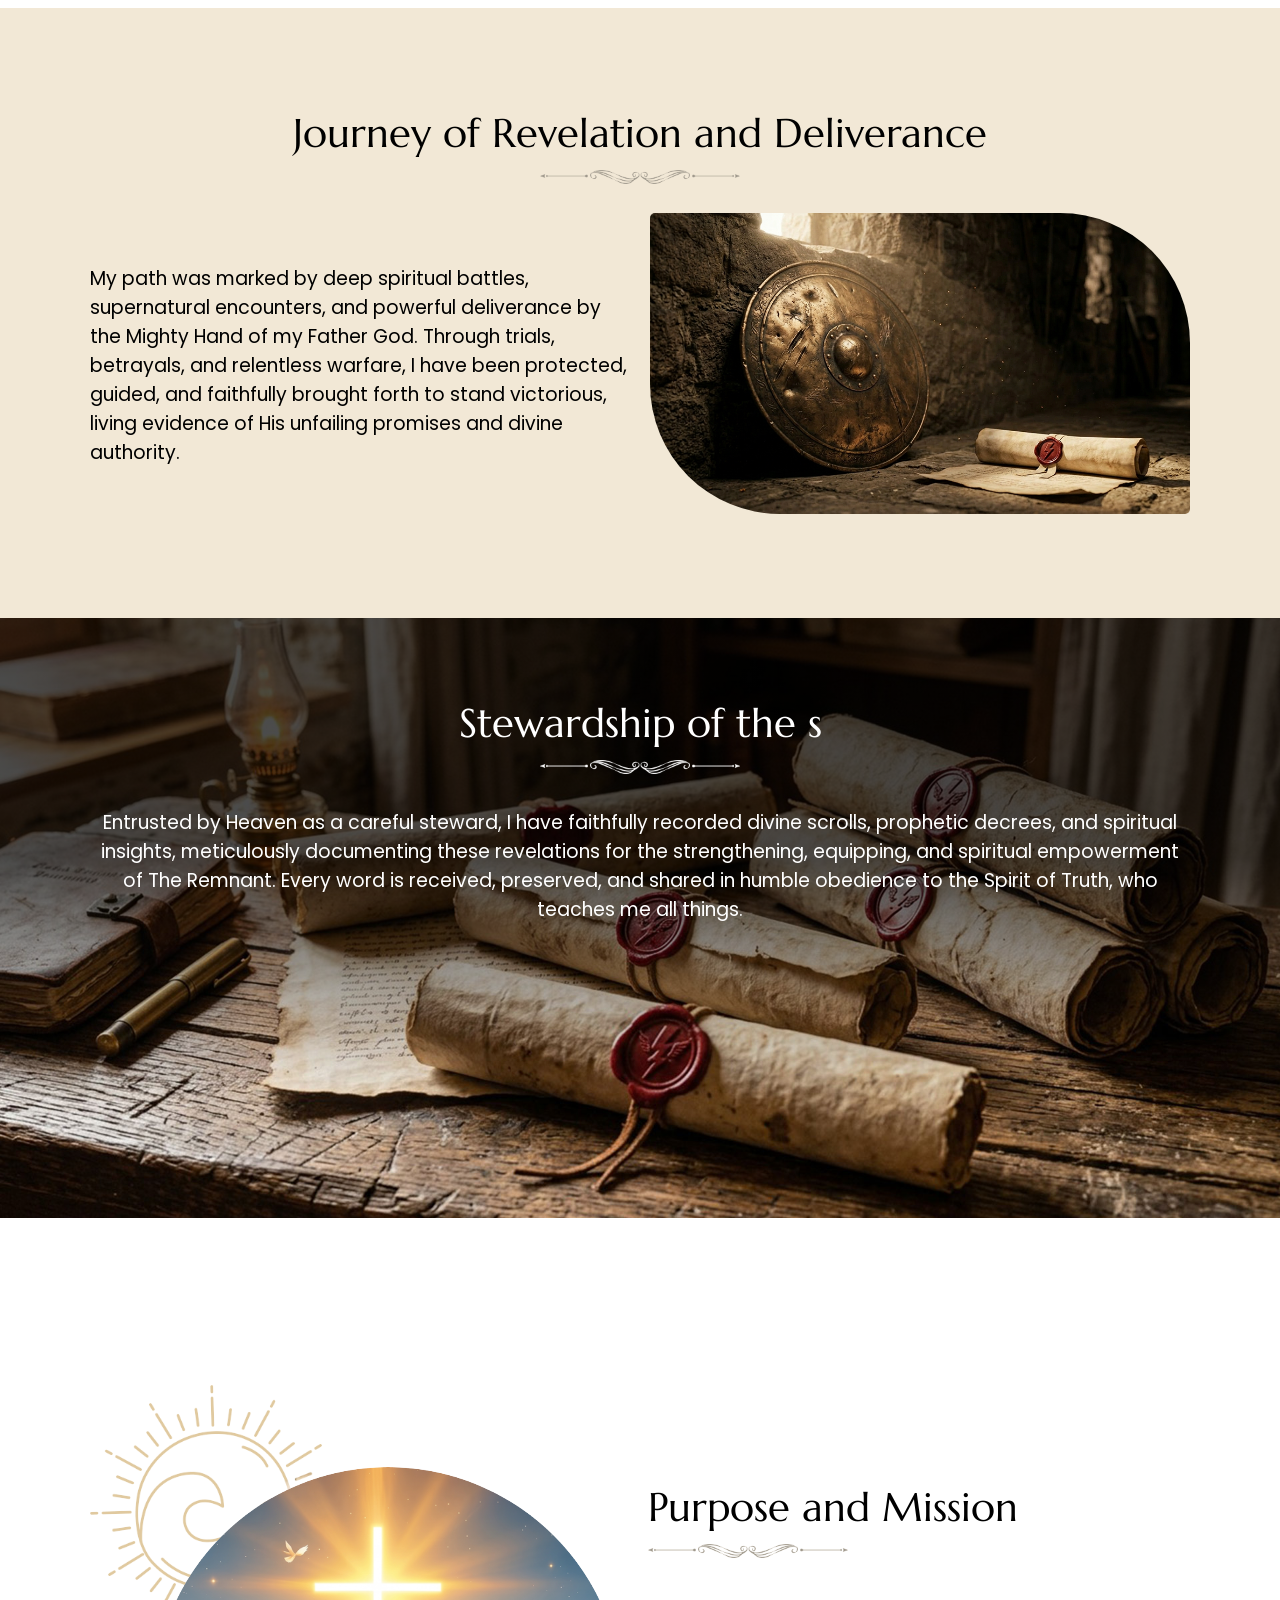
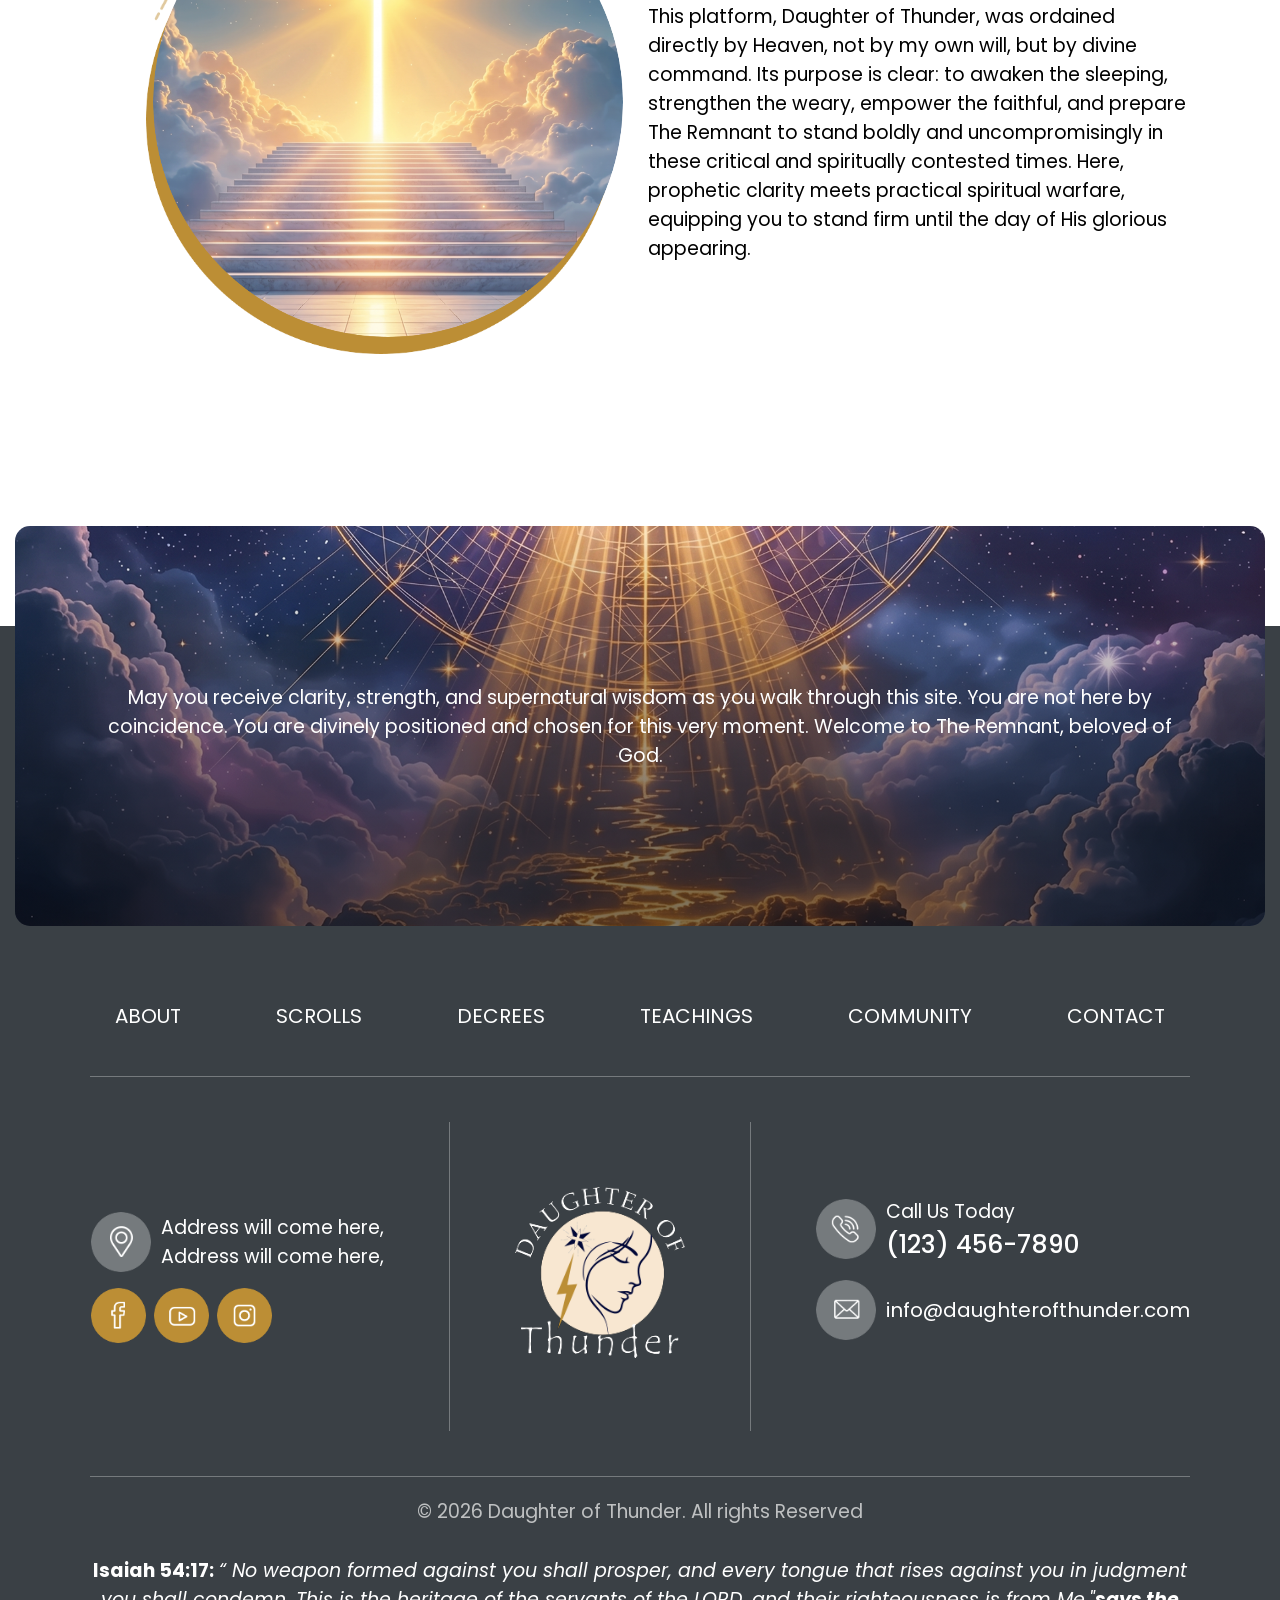
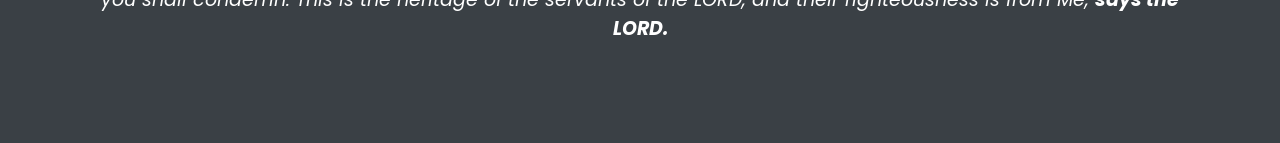
==== commit 0a1252b7: "* *" ====
--- a/about.html
+++ b/about.html
@@ -4,7 +4,7 @@
 <head>
     <meta charset="UTF-8">
     <meta name="viewport" content="width=device-width, initial-scale=1.0">
-    <title>Document</title>
+    <title>Daughter of Thunder</title>
     <link rel="icon" type="image/png" sizes="16*16" href="image/logo-title.png">
     <!--<link rel="icon" type="image/svg+xml" sizes="squre" href="image/logo-title.png">Use this if icon is .svg-->
     <link rel="stylesheet" href="css/style.css">
--- a/css/style.css
+++ b/css/style.css
@@ -139,63 +139,69 @@
     font-size: 13px;
 }
 
-/* Updated to share hover & active color styles */
 .nav-bar .moniter nav ul li a:hover,
 .nav-bar .moniter nav ul li a.active {
     color: var(--text-color-y);
 }
 
-.nav-bar .moniter nav ul li:nth-child(3)::after {
-    content: "\f078";
-    font-weight: 900;
-    padding-left: 5px;
-    font-family: "Font Awesome 6 Free";
-    font-size: 13px;
+/* droup-down-nav */
+
+.nav-bar .drop-down-nav{
     color: var(--rev-wh-color);
-    cursor: pointer;
-    transition: all .2s linear;
-}
-
-.nav-bar nav ul li:nth-child(3) {
-    position: relative;
-}
-
-.nav-bar nav .extra {
-    display: none;
-    transition: all 0.8s;
-}
-
-.nav-bar nav ul li:nth-child(3):hover .extra {
+    position: relative;
+}
+
+.nav-bar .drop-down-nav:hover{
+    color: var(--text-color-y);
+}
+
+.nav-bar .drop-down-nav:hover a, .nav-bar .drop-down-nav:hover{
+    color: var(--text-color-y);
+}
+.nav-bar .drop-down-nav:hover .fa-chevron-down{
+    rotate: 180deg;
+    transition: all 0.4s ease;
+}
+
+
+.nav-bar .two-nav{
+    opacity: 0;
+}
+
+.nav-bar .drop-down-nav:hover .two-nav{
+    transition: all 0.4s ease;
+    opacity: 1;
+    width: 200px;
     position: absolute;
-    width: 200px;
     top: 30px;
-    row-gap: 1px;
-    left: -12px;
-    display: block;
-    flex-direction: column;
-    transition: all 0.8s;
-}
-
-.nav-bar .extra li a {
+    left: 5px;
+
+}
+
+.nav-bar .two-nav ul {
+    display: flex;
+    flex-direction: column;
+    width: 100%;
+}
+
+.nav-bar .two-nav ul li a{
+    background-color: var(--rev-wh-color);
+    color: var(--rev-bl-color) !important;
+    width: 100%;
+    padding: 10px;
     display: inline-block;
 }
 
-.nav-bar nav .extra a {
-    padding: 12px 25px;
-    color: var(--rev-bl-color);
-    background-color: var(--rev-wh-color);
-}
-
-/* Updated extra dropdown links to share hover & active consistency */
-.nav-bar nav .extra a:hover,
-.nav-bar nav .extra a.active {
+.nav-bar .two-nav ul li a:hover, .nav-bar .two-nav ul li a.active{
     background-color: var(--text-color-y);
-    color: var(--rev-wh-color);
+    color: var(--rev-wh-color) !important;
 }
 
 .nav-toggle {
   display: none;
 }
+
+
 
 .nav-bar .mobile {
     display: none;
@@ -218,6 +224,7 @@
 .nav-bar .mobile nav .extra li {
     display: inline-block;
 }
+
 
 /* kmsif9igin */
 
@@ -278,6 +285,15 @@
     background-color: var(--text-color-y);
     color: var(--rev-wh-color);
 }
+
+.mobile nav .arrow i {
+    transition: transform 0.4s ease;
+}
+
+.mobile nav .has-dropdown.open .arrow i {
+    transform: rotate(180deg);
+}
+
 /* -------------------------------------------------- Header ----------------------------------------------- */
 
 
@@ -1034,6 +1050,7 @@
 
 #pro-scroll {
     background-image: url('../image/top-img.jpg');
+
 }
 
 /* ----------------------------------------------- scroll ----------------------------------------------- */
@@ -1234,6 +1251,8 @@
 
 #archive{
     background-image: url('../image/pg-4-top.jpg');
+    background-size: cover;
+
 }
 
 /* ------------------------------------------------- Archive --------------------------------------------- */
@@ -1245,6 +1264,8 @@
     display: flex;
     justify-content: center;
     padding: 100px 15px;
+    background-color: white;
+    position: relative;
 }
 .fea-tured .contener{
     display: flex;
